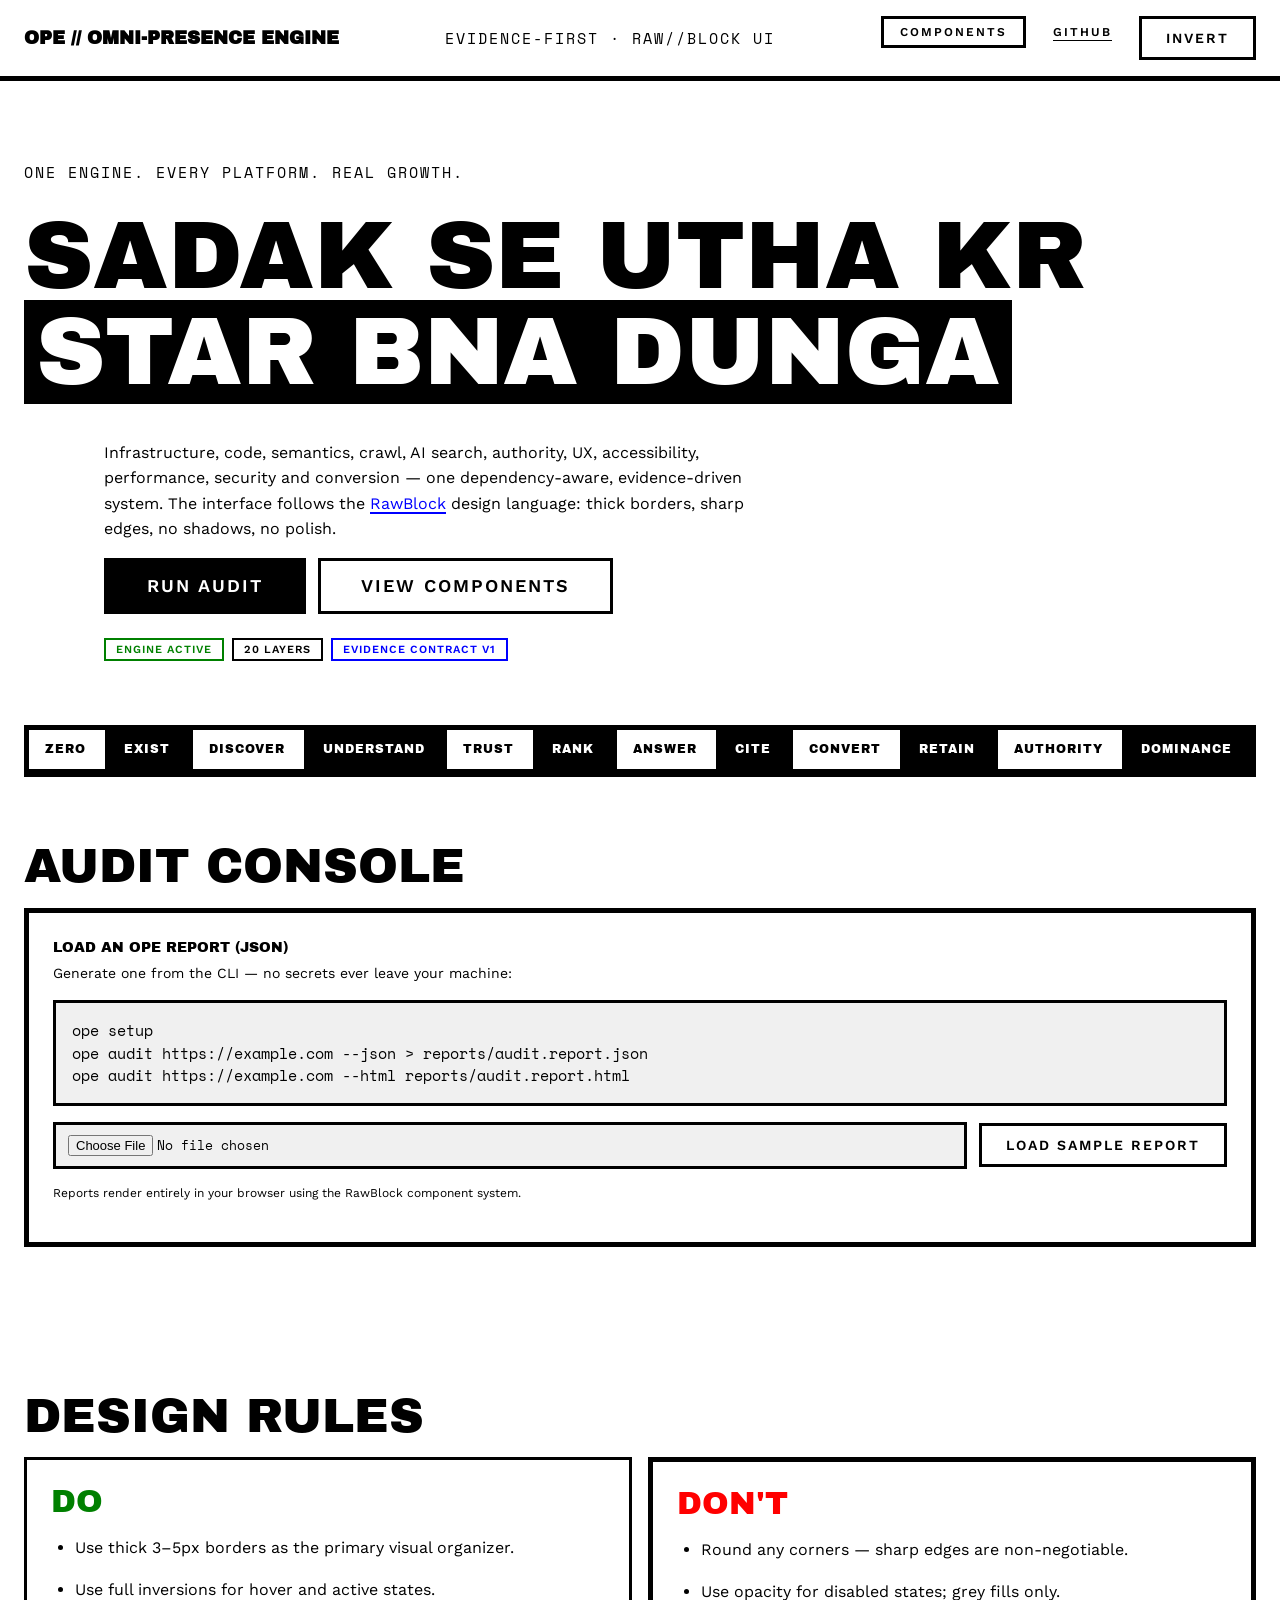
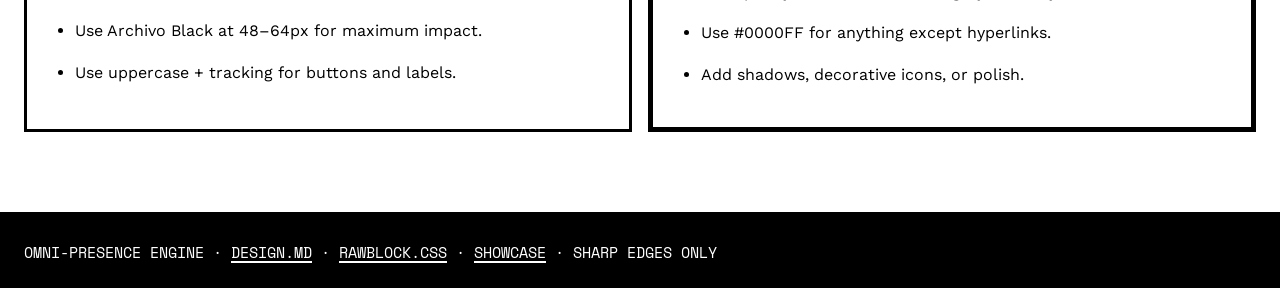
==== web/index.html @ 83b5fb9b "feat(ui): implement RawBlock brutalist design system + HTML audit reports - design/DESIGN.md: downlo" ====
<!doctype html>
<html lang="en" data-theme="light">
<head>
<meta charset="utf-8">
<meta name="viewport" content="width=device-width, initial-scale=1">
<title>OMNI-PRESENCE ENGINE // RAW//BLOCK</title>
<link rel="preconnect" href="https://fonts.googleapis.com">
<link rel="preconnect" href="https://fonts.gstatic.com" crossorigin>
<link href="https://fonts.googleapis.com/css2?family=Archivo+Black&family=Space+Mono:wght@400;700&family=Work+Sans:wght@400;500;600&display=swap" rel="stylesheet">
<link rel="stylesheet" href="../design/rawblock.css">
<style>
  .topbar { border-bottom: var(--rb-border-heavy); }
  .topbar__in { display:flex; flex-wrap:wrap; align-items:center; justify-content:space-between;
    gap:var(--rb-sp-3); padding-top:var(--rb-sp-3); padding-bottom:var(--rb-sp-3); }
  .hero { padding-top:var(--rb-sp-7); padding-bottom:var(--rb-sp-6); }
  .hero h1 { font-size:clamp(40px,8vw,96px); text-transform:uppercase; }
  .asymmetric { padding-left:var(--rb-sp-7); }
  #report:empty { display:none; }
  .filebox { border:var(--rb-border-heavy); padding:var(--rb-sp-4); background:var(--rb-fill); }
  .filebox input[type=file] { font-family:var(--rb-font-mono); font-size:13px; }
</style>
</head>
<body>

<header class="topbar">
  <div class="rb-shell topbar__in">
    <strong style="font-family:var(--rb-font-headline);font-size:18px;">OPE // OMNI-PRESENCE ENGINE</strong>
    <span class="rb-mono rb-tiny rb-uppercase">EVIDENCE-FIRST · RAW//BLOCK UI</span>
    <span style="display:flex;gap:8px;flex-wrap:wrap;">
      <a class="rb-btn rb-btn--sm rb-btn--secondary" href="../design/showcase.html">COMPONENTS</a>
      <a class="rb-btn rb-btn--sm rb-btn--ghost" href="https://github.com/digitalhulk/OMNI-Presence-Engine">GITHUB</a>
      <button id="themeToggle" class="rb-btn rb-btn--sm rb-btn--primary" type="button">INVERT</button>
    </span>
  </div>
</header>

<!-- HERO -->
<section class="rb-shell hero">
  <p class="rb-mono rb-tiny rb-uppercase" style="margin-bottom:var(--rb-sp-4);">
    ONE ENGINE. EVERY PLATFORM. REAL GROWTH.
  </p>
  <h1>SADAK SE UTHA KR<br><span style="background:var(--rb-ink);color:var(--rb-fill);padding:0 12px;">STAR BNA DUNGA</span></h1>
  <div class="asymmetric" style="margin-top:var(--rb-sp-5);">
    <p style="max-width:640px;">
      Infrastructure, code, semantics, crawl, AI search, authority, UX, accessibility, performance,
      security and conversion — one dependency-aware, evidence-driven system.
      The interface follows the <a href="https://designmd.ai/chef/rawblock">RawBlock</a> design language:
      thick borders, sharp edges, no shadows, no polish.
    </p>
    <div style="display:flex;gap:12px;flex-wrap:wrap;margin-top:var(--rb-sp-3);">
      <a class="rb-btn rb-btn--primary rb-btn--lg" href="#console">RUN AUDIT</a>
      <a class="rb-btn rb-btn--secondary rb-btn--lg" href="../design/showcase.html">VIEW COMPONENTS</a>
    </div>
    <div style="display:flex;gap:8px;flex-wrap:wrap;margin-top:var(--rb-sp-4);">
      <span class="rb-chip rb-chip--status rb-chip--success">ENGINE ACTIVE</span>
      <span class="rb-chip rb-chip--status">20 LAYERS</span>
      <span class="rb-chip rb-chip--status rb-chip--info">EVIDENCE CONTRACT V1</span>
    </div>
  </div>
</section>

<!-- PIPELINE STRIP -->
<section class="rb-shell" style="padding-bottom:var(--rb-sp-6);">
  <div class="rb-strip">
    <div class="rb-strip__cell">ZERO</div>
    <div class="rb-strip__cell">EXIST</div>
    <div class="rb-strip__cell">DISCOVER</div>
    <div class="rb-strip__cell">UNDERSTAND</div>
    <div class="rb-strip__cell">TRUST</div>
    <div class="rb-strip__cell">RANK</div>
    <div class="rb-strip__cell">ANSWER</div>
    <div class="rb-strip__cell">CITE</div>
    <div class="rb-strip__cell">CONVERT</div>
    <div class="rb-strip__cell">RETAIN</div>
    <div class="rb-strip__cell">AUTHORITY</div>
    <div class="rb-strip__cell">DOMINANCE</div>
  </div>
</section>

<!-- AUDIT CONSOLE -->
<section id="console" class="rb-shell" style="padding-bottom:var(--rb-sp-6);">
  <div class="rb-grid" style="grid-template-columns:1fr;">
    <div>
      <h2>AUDIT CONSOLE</h2>
      <div class="filebox rb-stack">
        <p class="rb-label">Load an OPE report (JSON)</p>
        <p class="rb-small" style="margin:0;">
          Generate one from the CLI — no secrets ever leave your machine:
        </p>
        <pre>ope setup
ope audit https://example.com --json &gt; reports/audit.report.json
ope audit https://example.com --html reports/audit.report.html</pre>
        <div style="display:flex;gap:12px;flex-wrap:wrap;align-items:center;">
          <input class="rb-input" id="fileInput" type="file" accept="application/json,.json"
                 style="width:auto;flex:1 1 320px;">
          <button class="rb-btn rb-btn--primary" id="sampleBtn" type="button">LOAD SAMPLE REPORT</button>
        </div>
        <p class="rb-help" id="loadHelp">Reports render entirely in your browser using the RawBlock component system.</p>
      </div>
    </div>
  </div>
</section>

<!-- RENDERED REPORT MOUNT -->
<section class="rb-shell" style="padding-bottom:var(--rb-sp-7);">
  <div id="report"></div>
</section>

<!-- DOS / DONT'S -->
<section class="rb-shell" style="padding-bottom:var(--rb-sp-7);">
  <h2>DESIGN RULES</h2>
  <div class="rb-grid rb-grid-2">
    <div class="rb-card">
      <h3 class="rb-card__title rb-txt-success">DO</h3>
      <ul class="rb-stack" style="padding-left:var(--rb-sp-4);">
        <li>Use thick 3–5px borders as the primary visual organizer.</li>
        <li>Use full inversions for hover and active states.</li>
        <li>Use Archivo Black at 48–64px for maximum impact.</li>
        <li>Use uppercase + tracking for buttons and labels.</li>
      </ul>
    </div>
    <div class="rb-card rb-card--elevated">
      <h3 class="rb-card__title rb-txt-error">DON'T</h3>
      <ul class="rb-stack" style="padding-left:var(--rb-sp-4);">
        <li>Round any corners — sharp edges are non-negotiable.</li>
        <li>Use opacity for disabled states; grey fills only.</li>
        <li>Use #0000FF for anything except hyperlinks.</li>
        <li>Add shadows, decorative icons, or polish.</li>
      </ul>
    </div>
  </div>
</section>

<footer style="border-top:var(--rb-border-heavy);">
  <div class="rb-shell rb-inverted" style="border:0;padding-top:var(--rb-sp-4);padding-bottom:var(--rb-sp-4);">
    <p class="rb-mono rb-tiny" style="margin:0;">
      OMNI-PRESENCE ENGINE · <a href="../design/DESIGN.md" style="color:#fff;">DESIGN.MD</a> ·
      <a href="../design/rawblock.css" style="color:#fff;">RAWBLOCK.CSS</a> ·
      <a href="../design/showcase.html" style="color:#fff;">SHOWCASE</a> · SHARP EDGES ONLY
    </p>
  </div>
</footer>

<script src="sample-report.js"></script>
<script>
(function () {
  var SEV_CHIP = { critical: "rb-chip--error", high: "rb-chip--error", medium: "rb-chip--warning", low: "", info: "rb-chip--info" };
  var STATUS_CHIP = { PASS: "rb-chip--success", FAIL: "rb-chip--error", OBSERVED: "rb-chip--error", HYPOTHESIS: "rb-chip--warning", UNKNOWN: "" };

  function esc(v) {
    return String(v == null ? "" : v).replace(/[&<>"']/g, function (c) {
      return { "&": "&amp;", "<": "&lt;", ">": "&gt;", '"': "&quot;", "'": "&#39;" }[c];
    });
  }
  function chip(label, variant) {
    return '<span class="rb-chip rb-chip--status ' + (variant || "") + '">' + esc(label) + "</span>";
  }
  function el(html) {
    var t = document.createElement("template");
    t.innerHTML = html.trim();
    return t.content.firstElementChild;
  }

  function summaryCards(r) {
    var s = r.summary || {};
    var items = [["finding_count", "TOTAL"], ["critical", "CRITICAL"], ["high", "HIGH"],
                 ["medium", "MEDIUM"], ["low", "LOW"], ["info", "INFO"]];
    return '<div class="rb-grid rb-grid-3" style="margin-bottom:var(--rb-sp-5);">' + items.map(function (it) {
      var v = s[it[0]] || 0, extra = "", elevated = "";
      if ((it[0] === "critical" || it[0] === "high") && v) { elevated = " rb-card--elevated"; extra = " rb-txt-error"; }
      if (it[0] === "medium" && v) { extra = " rb-txt-warning"; }
      return '<div class="rb-card' + elevated + '" style="text-align:center;padding:var(--rb-sp-3);">' +
        '<div class="rb-mono rb-tiny rb-uppercase">' + it[1] + '</div>' +
        '<div style="font-family:var(--rb-font-headline);font-size:48px;line-height:1.1;"' + extra + '>' + v + '</div></div>';
    }).join("") + "</div>";
  }

  function moduleGrid(r) {
    var keys = Object.keys(r.modules || {}).sort();
    return '<h2>MODULES</h2><div class="rb-grid rb-grid-4 rb-grid-6" style="margin-bottom:var(--rb-sp-5);">' +
      keys.map(function (k) {
        var m = r.modules[k], n = (m.findings || []).length;
        return '<div style="border:var(--rb-border-thick);padding:8px;">' +
          '<div class="rb-mono rb-tiny rb-uppercase" style="margin-bottom:6px;">MODULE ' + esc(k) + '</div>' +
          chip(m.status, STATUS_CHIP[m.status] || "") +
          ' <span class="rb-mono rb-tiny">' + n + ' FINDING' + (n === 1 ? "" : "S") + '</span></div>';
      }).join("") + "</div>";
  }

  function inventoryTable(r) {
    var rows = Object.keys(r.inventory || {}).map(function (k) {
      return "<tr><th>" + esc(k.replace(/_/g, " ")) + '</th><td>' + esc(r.inventory[k]) + "</td></tr>";
    }).join("");
    return '<h2>INVENTORY</h2><table class="rb-table" style="margin-bottom:var(--rb-sp-5);">' + rows + "</table>";
  }

  function findingCard(f) {
    var rem = (f.remediation || []).map(function (x) { return "<li>" + esc(x) + "</li>"; }).join("");
    var val = (f.validation || []).map(function (x) { return "<li>" + esc(x) + "</li>"; }).join("");
    var root = f.root_cause
      ? '<p class="rb-small"><strong class="rb-uppercase">Root cause — </strong>' + esc(f.root_cause) + "</p>" : "";
    var evidence = f.evidence && f.evidence.length
      ? "<details style='margin-top:var(--rb-sp-3);'><summary class='rb-btn rb-btn--sm rb-btn--secondary' style='display:inline-flex;'>EVIDENCE (DIRECT)</summary>" +
        '<pre style="margin-top:var(--rb-sp-2);">' + esc(JSON.stringify(f.evidence, null, 2)) + "</pre></details>" : "";
    return '<article class="rb-card rb-card--elevated rb-finding" data-severity="' + esc((f.severity || "info").toLowerCase()) +
      '" style="margin-bottom:var(--rb-sp-3);">' +
      '<div style="display:flex;flex-wrap:wrap;gap:var(--rb-sp-2);align-items:center;border-bottom:var(--rb-border-thick);padding-bottom:var(--rb-sp-2);margin-bottom:var(--rb-sp-2);">' +
      '<span class="rb-mono rb-small">' + esc(f.id) + "</span>" +
      chip(f.severity, SEV_CHIP[(f.severity || "").toLowerCase()] || "") +
      chip("PRIORITY " + f.priority) +
      '<span style="flex:1 1 auto;"></span>' +
      '<span class="rb-mono rb-tiny">MODULE ' + esc(f.module) + "</span>" +
      chip(f.status, STATUS_CHIP[f.status] || "") + "</div>" +
      '<h3 style="font-size:22px;font-family:var(--rb-font-body);font-weight:600;">' + esc(f.symptom) + "</h3>" +
      root +
      '<div class="rb-grid rb-grid-2"><div><p class="rb-label">Remediation</p><ul>' + (rem || "<li>—</li>") + "</ul></div>" +
      '<div><p class="rb-label">Validation</p><ul>' + (val || "<li>—</li>") + "</ul></div></div>" +
      evidence + "</article>";
  }

  function render(r) {
    var mount = document.getElementById("report");
    mount.innerHTML =
      '<hr class="rb-rule"><h2>REPORT // ' + esc(r.run_id || "") + "</h2>" +
      '<div class="rb-card rb-card--inverted" style="margin-bottom:var(--rb-sp-5);">' +
      '<p class="rb-mono rb-tiny" style="margin:0;">TARGET</p><h3 style="margin:0;word-break:break-all;">' + esc(r.target) + "</h3></div>" +
      summaryCards(r) + moduleGrid(r) + inventoryTable(r) +
      "<h2>FINDINGS</h2><hr class='rb-rule'>" +
      ((r.findings || []).slice().sort(function (a, b) { return b.priority - a.priority; }).map(findingCard).join("") || "<p>No findings.</p>");
    mount.scrollIntoView({ behavior: "smooth", block: "start" });
  }

  document.getElementById("themeToggle").addEventListener("click", function () {
    var root = document.documentElement;
    root.setAttribute("data-theme", root.getAttribute("data-theme") === "dark" ? "light" : "dark");
  });
  document.getElementById("sampleBtn").addEventListener("click", function () {
    render(window.OPE_SAMPLE_REPORT);
  });
  document.getElementById("fileInput").addEventListener("change", function (ev) {
    var file = ev.target.files[0];
    if (!file) return;
    var reader = new FileReader();
    reader.onload = function () {
      try { render(JSON.parse(reader.result)); }
      catch (e) {
        var help = document.getElementById("loadHelp");
        help.textContent = "Invalid OPE JSON report: " + e.message;
        help.classList.add("is-error");
      }
    };
    reader.readAsText(file);
  });
})();
</script>
</body>
</html>
---- design/rawblock.css ----
/* ============================================================================
   RAWBLOCK DESIGN SYSTEM — brutalism as a design language
   Source: https://designmd.ai/chef/rawblock (MIT, @chef)
   Implemented for OMNI-PRESENCE ENGINE.

   Rules: 0 border-radius everywhere (radio = sole exception),
   0 shadows, 1/3/5px borders do all the hierarchy work, full inversion
   on hover/active, #0000FF reserved for hyperlinks only.
   ========================================================================== */

/* ---------------------------------------------------------------------------
   1. TOKENS
   --------------------------------------------------------------------------- */
:root {
  /* Color palette */
  --rb-black: #000000;
  --rb-white: #ffffff;
  --rb-link: #0000ff;
  --rb-success: #008000;
  --rb-warning: #ffa500;
  --rb-error: #ff0000;
  --rb-info: #0000ff;

  /* Semantic surfaces (light = base) */
  --rb-surface: #ffffff;            /* app background            */
  --rb-surface-inverted: #000000;   /* inverted sections         */
  --rb-sunken: #f0f0f0;             /* input fill                */
  --rb-sunken-hover: #e8e8e8;       /* input hover fill          */
  --rb-disabled-fill: #f5f5f5;      /* disabled fill (no opacity)*/
  --rb-disabled-border: #cccccc;
  --rb-text-tertiary: #808080;

  /* Ink / fill pair — components invert by swapping these */
  --rb-ink: #000000;
  --rb-fill: #ffffff;

  /* Typography families */
  --rb-font-headline: "Archivo Black", "Arial Black", system-ui, sans-serif;
  --rb-font-body: "Work Sans", system-ui, -apple-system, "Segoe UI", sans-serif;
  --rb-font-mono: "Space Mono", "Courier New", ui-monospace, monospace;

  /* Type scale */
  --rb-text-h1: 64px;
  --rb-text-h2: 48px;
  --rb-text-h3: 32px;
  --rb-text-h4: 22px;
  --rb-text-body: 16px;
  --rb-text-small: 14px;
  --rb-text-tiny: 12px;
  --rb-text-mono: 15px;

  /* Spacing scale (base 8px, intentionally irregular usage) */
  --rb-sp-1: 4px;
  --rb-sp-2: 8px;
  --rb-sp-3: 16px;
  --rb-sp-4: 24px;
  --rb-sp-5: 40px;
  --rb-sp-6: 64px;
  --rb-sp-7: 80px;
  --rb-sp-8: 120px;

  /* Borders replace shadows entirely */
  --rb-border-thin: 1px solid var(--rb-ink);
  --rb-border-thick: 3px solid var(--rb-ink);
  --rb-border-heavy: 5px solid var(--rb-ink);

  /* Radius: none. No exceptions (radio buttons use their own circle). */
  --rb-radius: 0px;

  --rb-max-width: 1280px;
}

/* Dark == full inversion of the base surface */
[data-theme="dark"] {
  --rb-surface: #000000;
  --rb-surface-inverted: #ffffff;
  --rb-sunken: #0d0d0d;
  --rb-sunken-hover: #1c1c1c;
  --rb-disabled-fill: #161616;
  --rb-disabled-border: #404040;
  --rb-text-tertiary: #8a8a8a;
  --rb-ink: #ffffff;
  --rb-fill: #000000;
}

/* ---------------------------------------------------------------------------
   2. BASE / RESET
   --------------------------------------------------------------------------- */
*,
*::before,
*::after {
  box-sizing: border-box;
  border-radius: var(--rb-radius) !important;
}

html {
  -webkit-text-size-adjust: 100%;
}

body {
  margin: 0;
  background: var(--rb-surface);
  color: var(--rb-ink);
  font-family: var(--rb-font-body);
  font-size: var(--rb-text-body);
  line-height: 1.6;
  font-weight: 400;
  text-rendering: optimizeLegibility;
}

/* Sharp edges, no shadows, no smoothing — even on media */
img,
video,
canvas,
svg {
  max-width: 100%;
  display: block;
  box-shadow: none;
}

/* ---------------------------------------------------------------------------
   3. TYPOGRAPHY
   --------------------------------------------------------------------------- */
h1, h2, h3 {
  font-family: var(--rb-font-headline);
  font-weight: 400;
  margin: 0 0 var(--rb-sp-3);
  text-wrap: balance;
}

h1 {
  font-size: var(--rb-text-h1);
  line-height: 1;
}
h2 {
  font-size: var(--rb-text-h2);
  line-height: 1.05;
}
h3 {
  font-size: var(--rb-text-h3);
  line-height: 1.1;
}

h4 {
  font-family: var(--rb-font-body);
  font-size: var(--rb-text-h4);
  font-weight: 600;
  line-height: 1.2;
  margin: 0 0 var(--rb-sp-3);
}

p {
  margin: 0 0 var(--rb-sp-3);
}

small,
.rb-small {
  font-size: var(--rb-text-small);
  line-height: 1.5;
}

.rb-tiny {
  font-size: var(--rb-text-tiny);
  line-height: 1.4;
}

code,
kbd,
samp,
pre,
.rb-mono {
  font-family: var(--rb-font-mono);
  font-size: var(--rb-text-mono);
  line-height: 1.5;
}

pre {
  margin: 0;
  padding: var(--rb-sp-3);
  background: var(--rb-sunken);
  border: var(--rb-border-thick);
  overflow: auto;
  white-space: pre;
}

/* #0000FF is reserved for hyperlinks and nothing else */
a {
  color: var(--rb-link);
  text-decoration: underline;
  text-underline-offset: 3px;
  text-decoration-thickness: 2px;
}
a:hover {
  color: var(--rb-ink);
}

/* ---------------------------------------------------------------------------
   4. BUTTONS
   Primary / Secondary / Ghost / Destructive · sm/md/lg · disabled
   --------------------------------------------------------------------------- */
.rb-btn,
button.rb-btn,
input.rb-btn[type="button"],
input.rb-btn[type="submit"] {
  display: inline-flex;
  align-items: center;
  justify-content: center;
  gap: var(--rb-sp-2);
  height: 44px;
  padding: 10px 24px;
  font-family: var(--rb-font-body);
  font-size: 14px;
  font-weight: 600;
  line-height: 1;
  text-transform: uppercase;
  letter-spacing: 2px;
  text-decoration: none;
  white-space: nowrap;
  cursor: pointer;
  background: var(--rb-fill);
  color: var(--rb-ink);
  border: var(--rb-border-thick);
  border-radius: 0;
  box-shadow: none;
  appearance: none;
  -webkit-appearance: none;
  transition: none;
}

/* Primary — black fill, white text; hover = full inversion */
.rb-btn--primary {
  background: var(--rb-ink);
  color: var(--rb-fill);
}
.rb-btn--primary:hover {
  background: var(--rb-fill);
  color: var(--rb-ink);
}
.rb-btn--primary:active {
  background: var(--rb-ink);
  color: var(--rb-fill);
  border-width: 5px;
}

/* Secondary — white fill, black text; hover = full inversion */
.rb-btn--secondary:hover {
  background: var(--rb-ink);
  color: var(--rb-fill);
}
.rb-btn--secondary:active {
  border-width: 5px;
}

/* Ghost — transparent, underlined, borderless; hover blue */
.rb-btn--ghost {
  background: transparent;
  border-color: transparent;
  text-decoration: underline;
  text-underline-offset: 4px;
  padding-left: var(--rb-sp-2);
  padding-right: var(--rb-sp-2);
}
.rb-btn--ghost:hover {
  color: var(--rb-link);
  background: transparent;
}
.rb-btn--ghost:active {
  border-width: 0;
}

/* Destructive — red fill, white text, 3px black border; hover black/red */
.rb-btn--destructive {
  background: var(--rb-error);
  color: var(--rb-white);
  border-color: var(--rb-black);
}
.rb-btn--destructive:hover {
  background: var(--rb-black);
  color: var(--rb-error);
}
.rb-btn--destructive:active {
  border-width: 5px;
}

/* Sizes: (padding, font-size, height) */
.rb-btn--sm {
  height: 32px;
  padding: 6px 16px;
  font-size: 12px;
}
.rb-btn--lg {
  height: 56px;
  padding: 16px 40px;
  font-size: 18px;
}

/* Disabled — grey fill + grey border, never opacity */
.rb-btn:disabled,
.rb-btn[disabled],
.rb-btn.is-disabled {
  background: var(--rb-disabled-fill);
  color: var(--rb-text-tertiary);
  border-color: var(--rb-disabled-border);
  cursor: not-allowed;
  text-decoration: none;
}
.rb-btn:disabled:hover,
.rb-btn[disabled]:hover {
  background: var(--rb-disabled-fill);
  color: var(--rb-text-tertiary);
}

/* ---------------------------------------------------------------------------
   5. CARDS — borders instead of elevation
   --------------------------------------------------------------------------- */
.rb-card {
  background: var(--rb-fill);
  color: var(--rb-ink);
  border: var(--rb-border-thick);
  padding: var(--rb-sp-4);
}
.rb-card--elevated {
  border: var(--rb-border-heavy); /* heavier border = more importance */
}
.rb-card__title {
  font-family: var(--rb-font-headline);
  font-weight: 400;
  font-size: var(--rb-text-h3);
  line-height: 1.1;
  margin: 0 0 var(--rb-sp-2);
}
/* Inverted section/card */
.rb-card--inverted,
.rb-inverted {
  background: var(--rb-surface-inverted);
  color: var(--rb-surface);
  border-color: var(--rb-surface-inverted);
}

/* ---------------------------------------------------------------------------
   6. INPUTS — sunken fill, Space Mono, thick borders
   --------------------------------------------------------------------------- */
.rb-field {
  margin-bottom: var(--rb-sp-3);
}

.rb-label {
  display: block;
  font-family: var(--rb-font-headline);
  font-size: 14px;
  font-weight: 400;
  text-transform: uppercase;
  margin-bottom: 4px;
  color: var(--rb-ink);
}

.rb-input,
.rb-textarea,
.rb-select,
input.rb-input,
textarea.rb-textarea,
select.rb-select {
  display: block;
  width: 100%;
  padding: 10px 12px;
  background: var(--rb-sunken);
  color: var(--rb-ink);
  border: var(--rb-border-thick);
  border-radius: 0;
  font-family: var(--rb-font-mono);
  font-size: var(--rb-text-mono);
  line-height: 1.5;
  outline: none;
  box-shadow: none;
  appearance: none;
  -webkit-appearance: none;
}
.rb-input::placeholder,
.rb-textarea::placeholder {
  color: var(--rb-text-tertiary);
}
.rb-input:hover,
.rb-textarea:hover,
.rb-select:hover {
  background: var(--rb-sunken-hover);
}
.rb-input:focus,
.rb-textarea:focus,
.rb-select:focus {
  border-width: 5px;
  padding: 8px 10px; /* hold the box steady when the border thickens */
  background: var(--rb-sunken);
}
.rb-input.is-error,
.rb-textarea.is-error {
  border-color: var(--rb-error);
}
.rb-input:disabled,
.rb-textarea:disabled,
.rb-select:disabled {
  background: var(--rb-disabled-fill);
  border-color: var(--rb-disabled-border);
  color: var(--rb-text-tertiary);
  cursor: not-allowed;
}
/* Native select needs a raw indicator — a text-only caret */
.rb-select {
  background-image: linear-gradient(45deg, transparent 50%, var(--rb-ink) 50%),
    linear-gradient(135deg, var(--rb-ink) 50%, transparent 50%);
  background-position: calc(100% - 18px) 55%, calc(100% - 12px) 55%;
  background-size: 6px 6px, 6px 6px;
  background-repeat: no-repeat;
  padding-right: 36px;
}

.rb-help {
  font-family: var(--rb-font-body);
  font-size: var(--rb-text-tiny);
  line-height: 1.4;
  margin-top: 4px;
  color: var(--rb-ink);
}
.rb-help.is-error {
  color: var(--rb-error);
}

/* ---------------------------------------------------------------------------
   7. CHIPS — filter chips + status chips
   --------------------------------------------------------------------------- */
.rb-chip {
  display: inline-flex;
  align-items: center;
  gap: 6px;
  padding: 4px 12px;
  background: var(--rb-fill);
  color: var(--rb-ink);
  border: 2px solid var(--rb-ink);
  border-radius: 0;
  font-family: var(--rb-font-body);
  font-size: 10px;
  font-weight: 600;
  line-height: 1.4;
  text-transform: uppercase;
  letter-spacing: 1px;
  white-space: nowrap;
}
button.rb-chip,
input.rb-chip {
  cursor: pointer;
}
/* Active filter chip = inversion */
button.rb-chip:hover {
  text-decoration: underline;
}
.rb-chip.is-active,
.rb-chip[aria-pressed="true"] {
  background: var(--rb-ink);
  color: var(--rb-fill);
}

/* Status chips — 2px respective-color border, 11px semibold */
.rb-chip--status {
  padding: 2px 10px;
  font-size: 11px;
}
.rb-chip--success {
  background: var(--rb-white);
  color: var(--rb-success);
  border-color: var(--rb-success);
}
.rb-chip--warning {
  background: var(--rb-white);
  color: var(--rb-warning);
  border-color: var(--rb-warning);
}
.rb-chip--error {
  background: var(--rb-white);
  color: var(--rb-error);
  border-color: var(--rb-error);
}
.rb-chip--info {
  background: var(--rb-white);
  color: var(--rb-info);
  border-color: var(--rb-info);
}
[data-theme="dark"] .rb-chip--success,
[data-theme="dark"] .rb-chip--warning,
[data-theme="dark"] .rb-chip--error,
[data-theme="dark"] .rb-chip--info {
  background: var(--rb-black);
}

/* ---------------------------------------------------------------------------
   8. LISTS — 3px dividers, underline hover, full-width inverted active
   --------------------------------------------------------------------------- */
.rb-list {
  list-style: none;
  margin: 0;
  padding: 0 var(--rb-sp-3);
  font-size: var(--rb-text-body);
}
.rb-list__item {
  padding: 12px 0;
  border-bottom: var(--rb-border-thick);
  cursor: pointer;
  display: flex;
  align-items: baseline;
  justify-content: space-between;
  gap: var(--rb-sp-3);
}
.rb-list__item:first-child {
  border-top: var(--rb-border-thick);
}
.rb-list__item:hover {
  text-decoration: underline;
}
.rb-list__item.is-active {
  background: var(--rb-ink);
  color: var(--rb-fill);
  padding-left: var(--rb-sp-3);
  padding-right: var(--rb-sp-3);
  margin-left: calc(-1 * var(--rb-sp-3));
  margin-right: calc(-1 * var(--rb-sp-3));
  text-decoration: none;
}

/* ---------------------------------------------------------------------------
   9. CHECKBOXES + RADIOS — 20px, 3px border, square (radio = circle)
   --------------------------------------------------------------------------- */
.rb-checkrow {
  display: flex;
  align-items: center;
  gap: var(--rb-sp-2);
  margin-bottom: var(--rb-sp-2);
  cursor: pointer;
  font-size: var(--rb-text-body);
}
.rb-check,
.rb-radio {
  appearance: none;
  -webkit-appearance: none;
  flex: 0 0 auto;
  width: 20px;
  height: 20px;
  margin: 0;
  padding: 0;
  background: var(--rb-fill);
  border: var(--rb-border-thick);
  border-radius: 0;
  cursor: pointer;
  display: inline-grid;
  place-content: center;
  outline: none;
}
.rb-radio {
  border-radius: 50% !important; /* the one documented exception */
}
.rb-check:focus-visible,
.rb-radio:focus-visible {
  border-width: 5px;
}
/* Checked checkbox: black fill, white 3px-stroke tick */
.rb-check:checked {
  background: var(--rb-ink);
}
.rb-check:checked::after {
  content: "";
  width: 11px;
  height: 6px;
  border-left: 3px solid var(--rb-fill);
  border-bottom: 3px solid var(--rb-fill);
  transform: translateY(-1px) rotate(-45deg);
}
/* Selected radio: 10px black inner dot */
.rb-radio:checked {
  background: var(--rb-fill);
}
.rb-radio:checked::after {
  content: "";
  width: 10px;
  height: 10px;
  background: var(--rb-ink);
  border-radius: 50% !important;
}
.rb-check:disabled,
.rb-radio:disabled {
  background: var(--rb-disabled-fill);
  border-color: var(--rb-disabled-border);
  cursor: not-allowed;
}
.rb-checkrow:has(> :disabled) {
  color: var(--rb-text-tertiary);
  cursor: not-allowed;
}

/* ---------------------------------------------------------------------------
   10. TOOLTIPS — inverted block, Space Mono, adjacent, no arrow, no shadow
   --------------------------------------------------------------------------- */
[data-tooltip] {
  position: relative;
}
[data-tooltip]::after {
  content: attr(data-tooltip);
  position: absolute;
  left: 0;
  bottom: calc(100% + 0px); /* directly adjacent, no arrow/gap */
  display: none;
  max-width: 260px;
  padding: 8px 12px;
  background: var(--rb-black);
  color: var(--rb-white);
  border: 0;
  font-family: var(--rb-font-mono);
  font-size: 13px;
  line-height: 1.4;
  white-space: normal;
  text-align: left;
  z-index: 80;
  pointer-events: none;
}
[data-tooltip]:hover::after,
[data-tooltip]:focus-visible::after {
  display: block;
}

/* ---------------------------------------------------------------------------
   11. TABLES (system extension — thick borders, no shading tricks)
   --------------------------------------------------------------------------- */
.rb-table {
  width: 100%;
  border-collapse: collapse;
  border: var(--rb-border-thick);
  background: var(--rb-fill);
  color: var(--rb-ink);
  font-size: var(--rb-text-body);
}
.rb-table th,
.rb-table td {
  border: var(--rb-border-thick);
  padding: 10px 12px;
  text-align: left;
  vertical-align: top;
}
.rb-table th {
  background: var(--rb-ink);
  color: var(--rb-fill);
  font-family: var(--rb-font-headline);
  font-size: 12px;
  font-weight: 400;
  text-transform: uppercase;
  letter-spacing: 1px;
  white-space: nowrap;
}
.rb-table td {
  font-family: var(--rb-font-mono);
  font-size: var(--rb-text-mono);
  word-break: break-word;
}

/* ---------------------------------------------------------------------------
   12. LAYOUT UTILITIES (spacing irregularity encouraged)
   --------------------------------------------------------------------------- */
.rb-shell {
  max-width: var(--rb-max-width);
  margin: 0 auto;
  padding-left: var(--rb-sp-4);
  padding-right: var(--rb-sp-4);
}
.rb-stack > * + * {
  margin-top: var(--rb-sp-3);
}
.rb-stack-lg > * + * {
  margin-top: var(--rb-sp-5);
}
.rb-grid {
  display: grid;
  grid-template-columns: repeat(12, 1fr);
  gap: var(--rb-sp-3);
}
.rb-grid > * {
  grid-column: span 12;
}
@media (min-width: 720px) {
  .rb-grid-2 > * { grid-column: span 6; }
  .rb-grid-3 > * { grid-column: span 4; }
  .rb-grid-4 > * { grid-column: span 3; }
  .rb-grid-6 > * { grid-column: span 2; }
}
.rb-rule {
  border: 0;
  border-top: var(--rb-border-heavy);
  margin: var(--rb-sp-5) 0;
}
.rb-uppercase {
  text-transform: uppercase;
  letter-spacing: 2px;
}
.rb-tracking {
  letter-spacing: 1px;
}
.rb-txt-success { color: var(--rb-success); }
.rb-txt-warning { color: var(--rb-warning); }
.rb-txt-error { color: var(--rb-error); }
.rb-txt-info { color: var(--rb-info); }

/* Raw marquee pipeline strip */
.rb-strip {
  display: flex;
  flex-wrap: wrap;
  border: var(--rb-border-heavy);
}
.rb-strip__cell {
  padding: 10px 16px;
  border-right: var(--rb-border-thick);
  border-bottom: var(--rb-border-thick);
  font-family: var(--rb-font-headline);
  font-size: 12px;
  text-transform: uppercase;
  letter-spacing: 1px;
  flex: 1 1 auto;
  white-space: nowrap;
}
.rb-strip__cell:nth-child(even) {
  background: var(--rb-ink);
  color: var(--rb-fill);
}
.rb-strip__cell:last-child {
  border-right: 0;
}
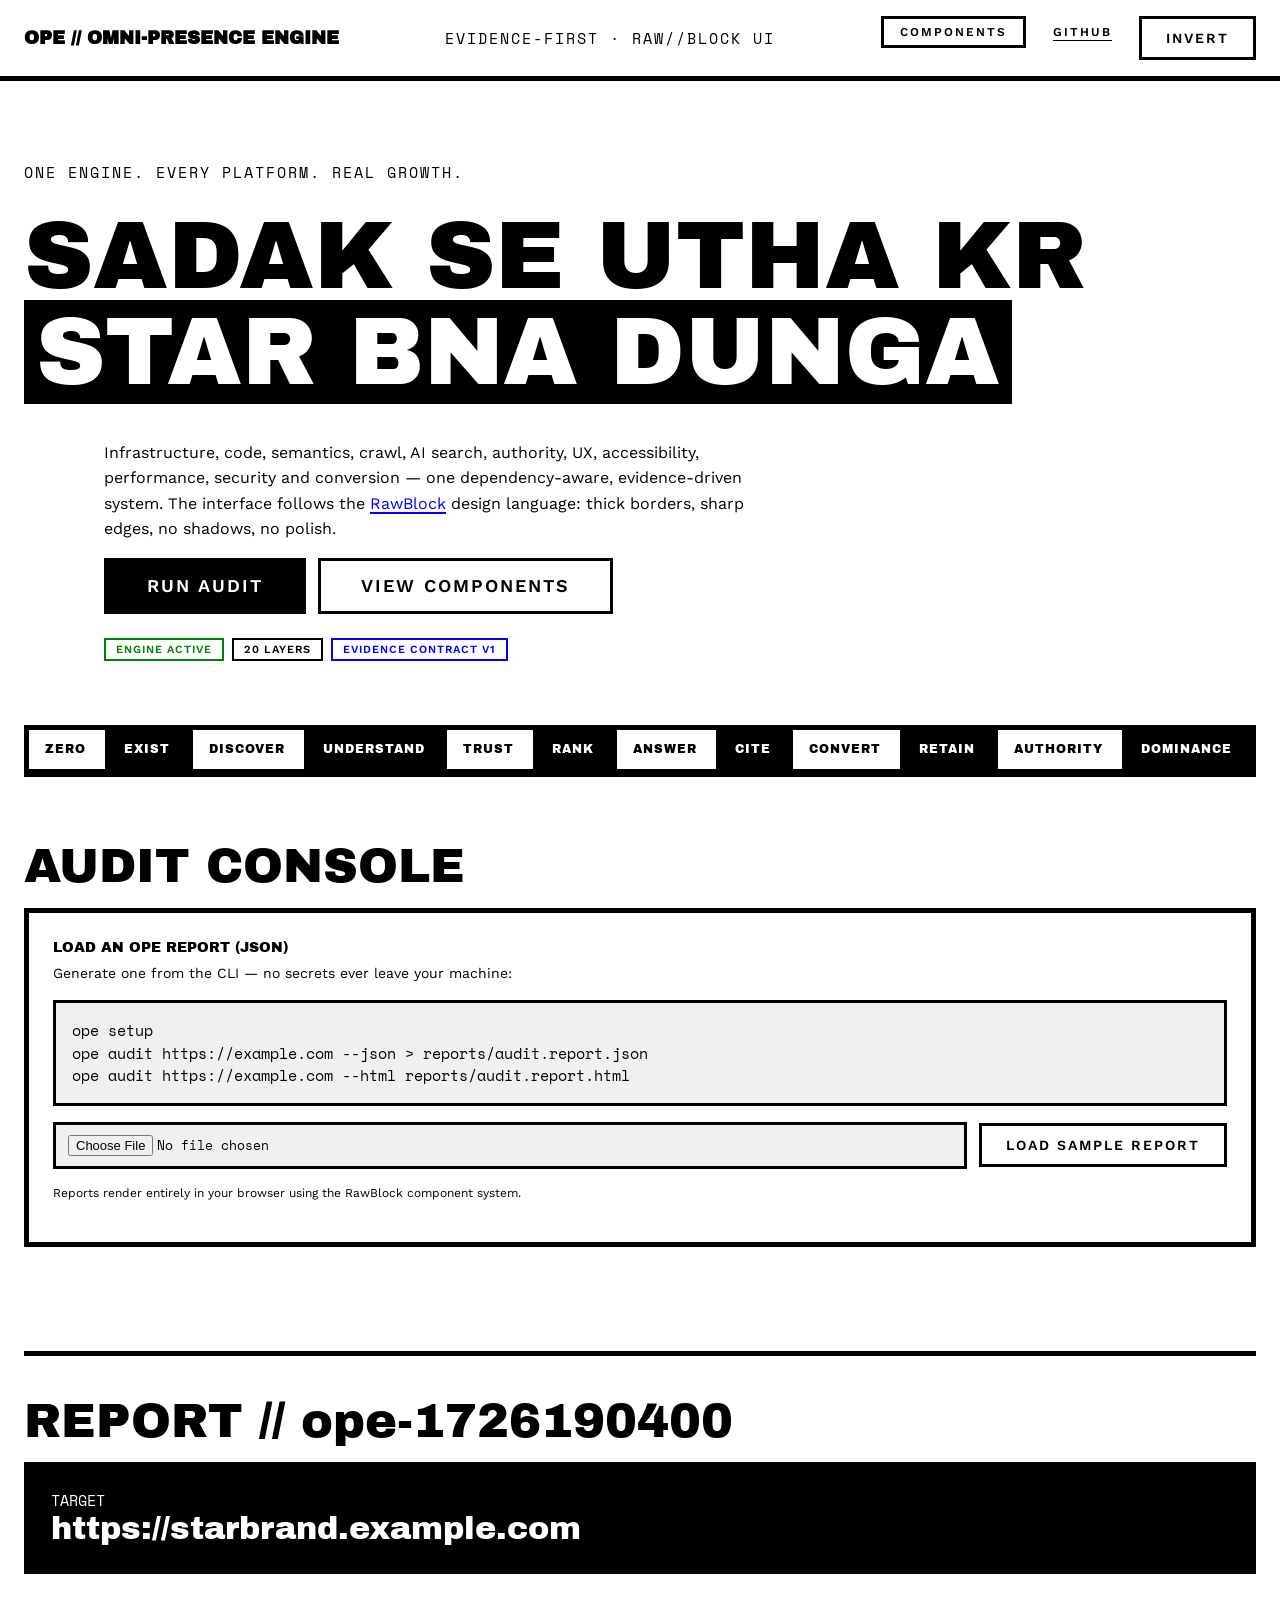
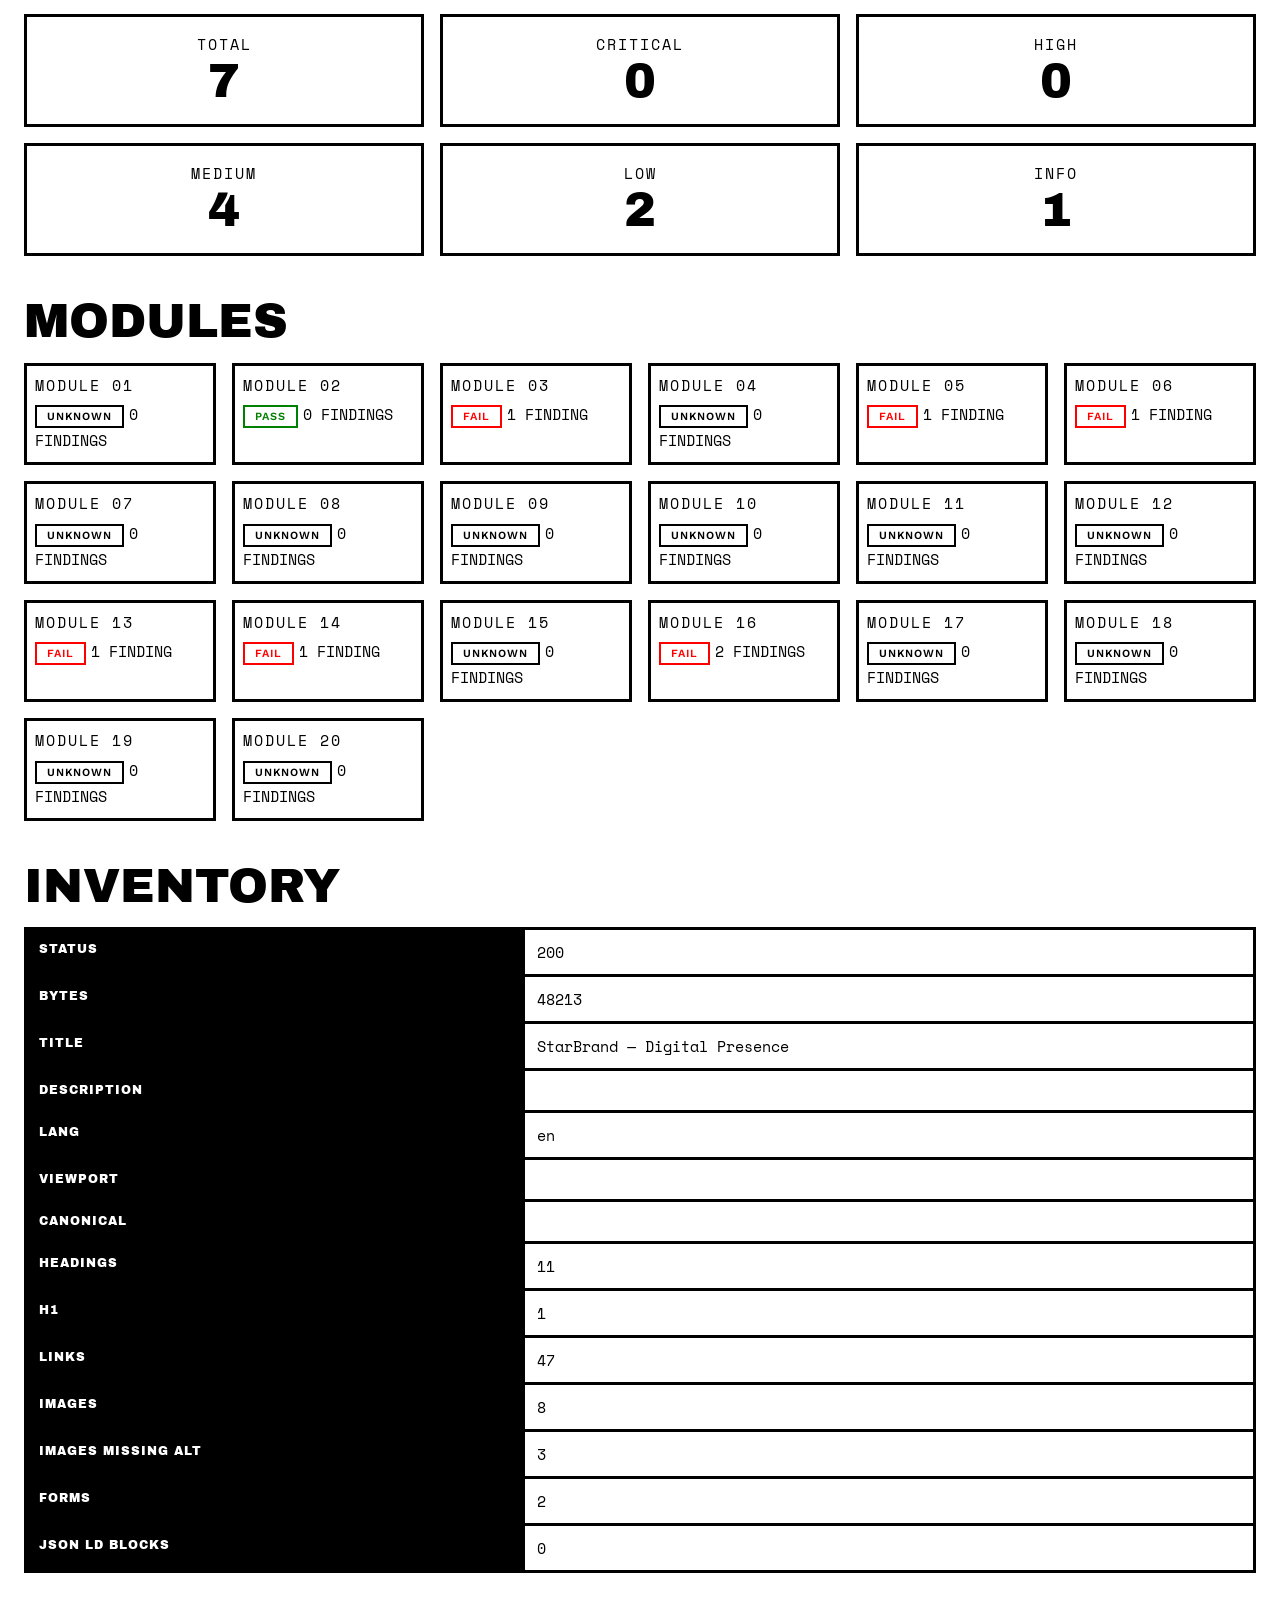
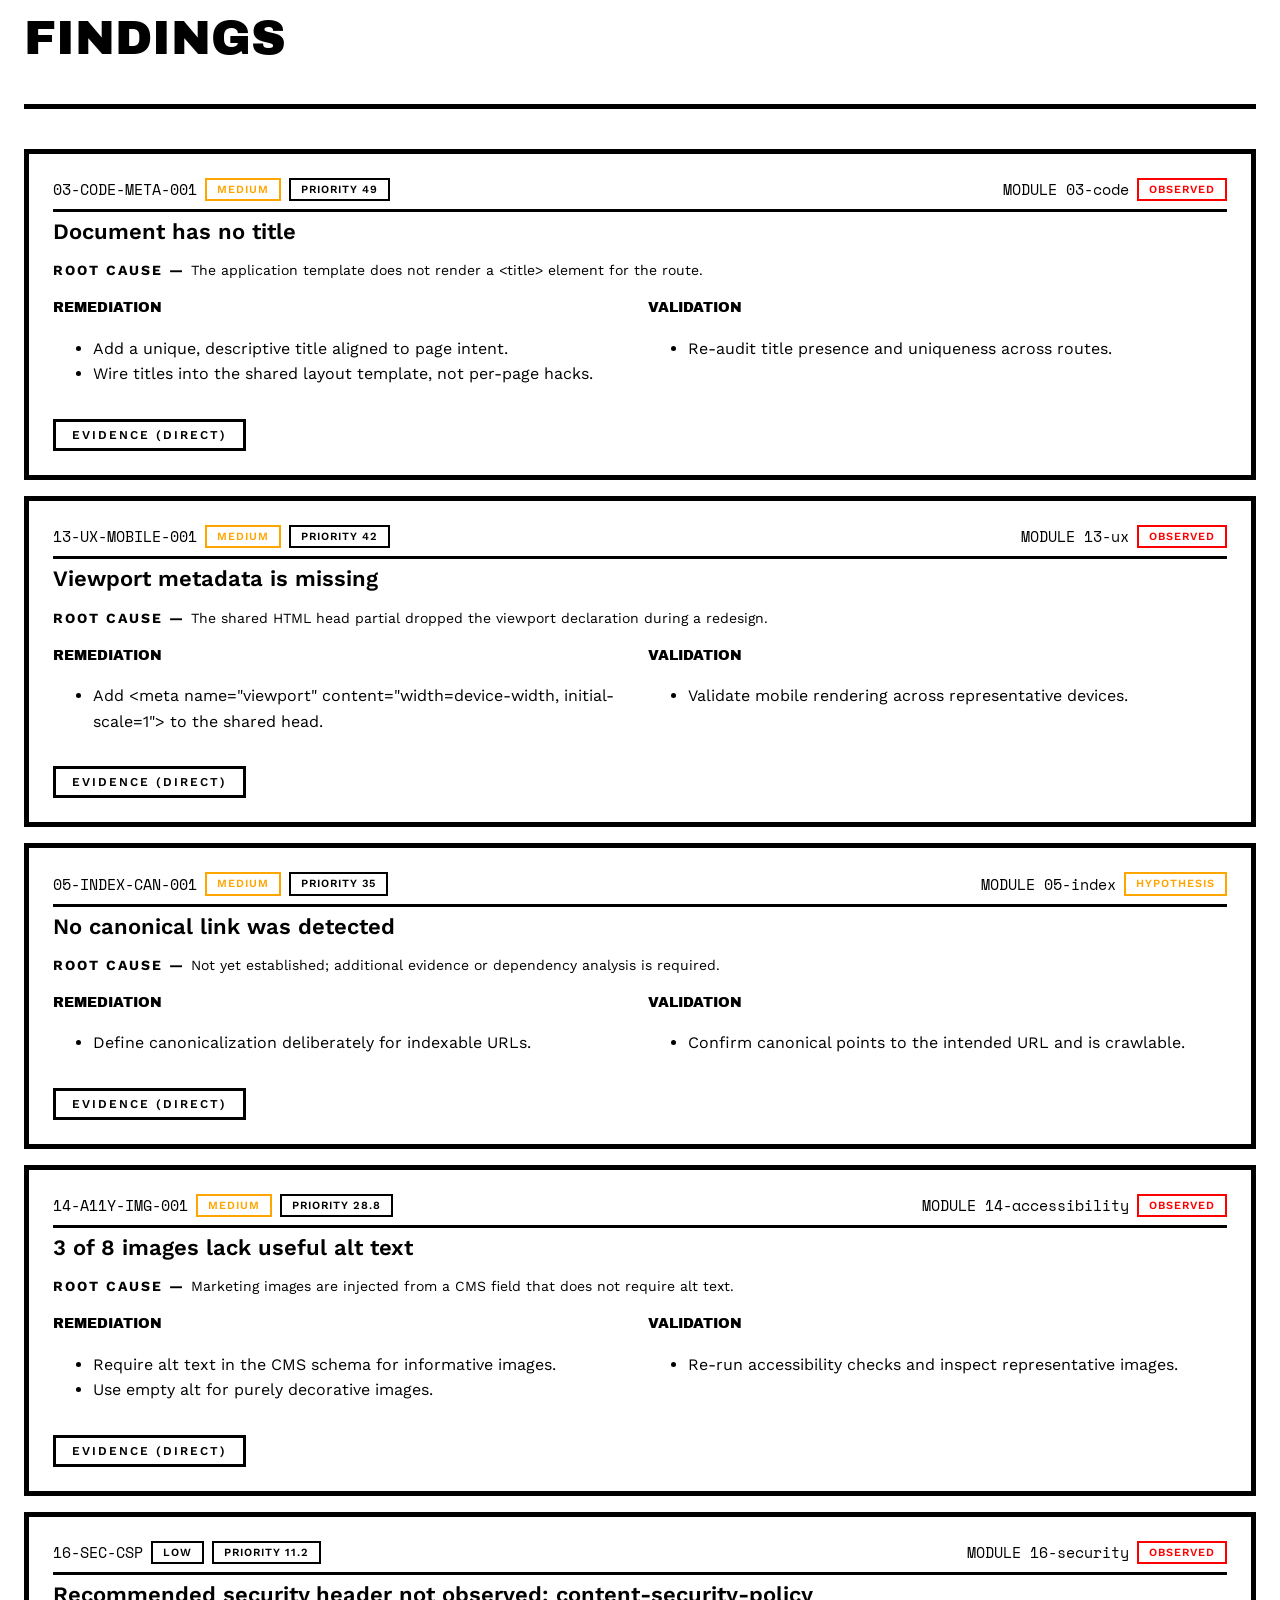
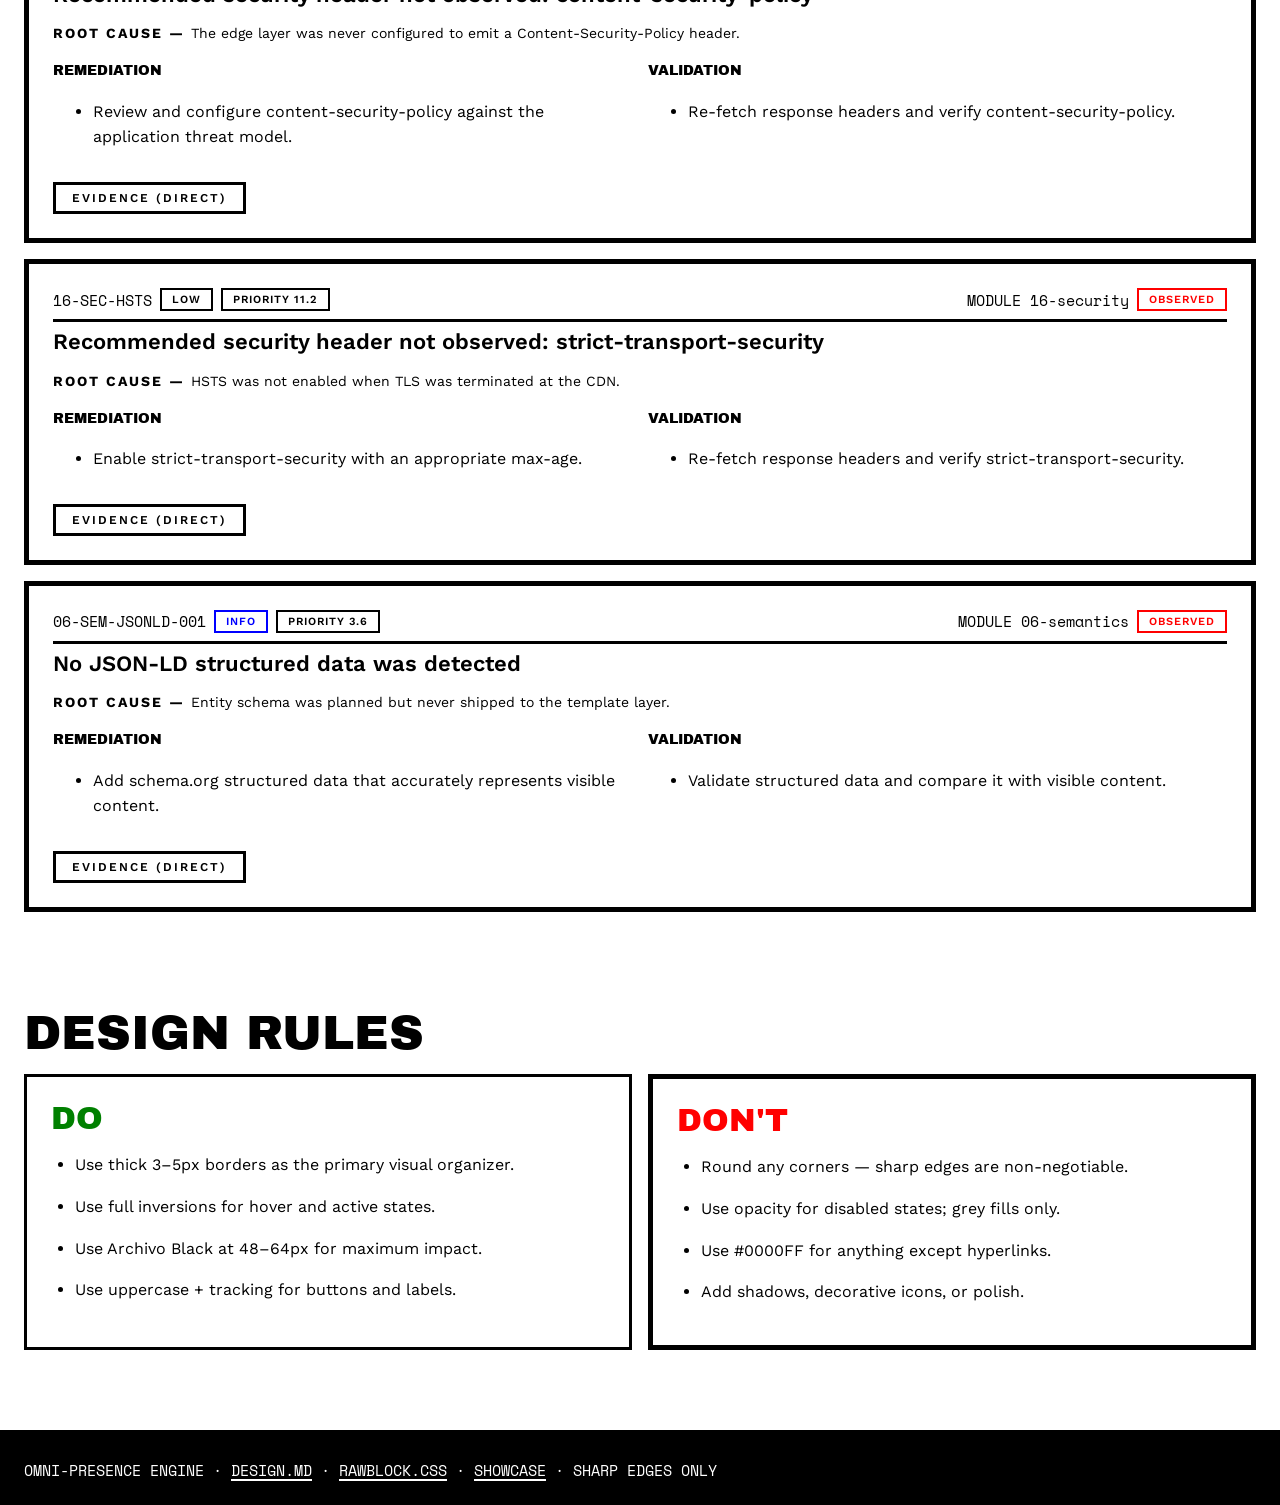
==== commit e29aff41: "fix(ui): no-cache preview server, root redirect to dashboard, auto-render sample - web/serve.py: ser" ====
--- a/web/index.html
+++ b/web/index.html
@@ -7,7 +7,7 @@
 <link rel="preconnect" href="https://fonts.googleapis.com">
 <link rel="preconnect" href="https://fonts.gstatic.com" crossorigin>
 <link href="https://fonts.googleapis.com/css2?family=Archivo+Black&family=Space+Mono:wght@400;700&family=Work+Sans:wght@400;500;600&display=swap" rel="stylesheet">
-<link rel="stylesheet" href="../design/rawblock.css">
+<link rel="stylesheet" href="../design/rawblock.css?v=2">
 <style>
   .topbar { border-bottom: var(--rb-border-heavy); }
   .topbar__in { display:flex; flex-wrap:wrap; align-items:center; justify-content:space-between;
@@ -218,7 +218,7 @@
       evidence + "</article>";
   }
 
-  function render(r) {
+  function render(r, scroll) {
     var mount = document.getElementById("report");
     mount.innerHTML =
       '<hr class="rb-rule"><h2>REPORT // ' + esc(r.run_id || "") + "</h2>" +
@@ -227,7 +227,7 @@
       summaryCards(r) + moduleGrid(r) + inventoryTable(r) +
       "<h2>FINDINGS</h2><hr class='rb-rule'>" +
       ((r.findings || []).slice().sort(function (a, b) { return b.priority - a.priority; }).map(findingCard).join("") || "<p>No findings.</p>");
-    mount.scrollIntoView({ behavior: "smooth", block: "start" });
+    if (scroll) mount.scrollIntoView({ behavior: "smooth", block: "start" });
   }
 
   document.getElementById("themeToggle").addEventListener("click", function () {
@@ -235,8 +235,10 @@
     root.setAttribute("data-theme", root.getAttribute("data-theme") === "dark" ? "light" : "dark");
   });
   document.getElementById("sampleBtn").addEventListener("click", function () {
-    render(window.OPE_SAMPLE_REPORT);
+    render(window.OPE_SAMPLE_REPORT, true);
   });
+  // Show the RawBlock report design in action on first paint — no click needed.
+  render(window.OPE_SAMPLE_REPORT, false);
   document.getElementById("fileInput").addEventListener("change", function (ev) {
     var file = ev.target.files[0];
     if (!file) return;
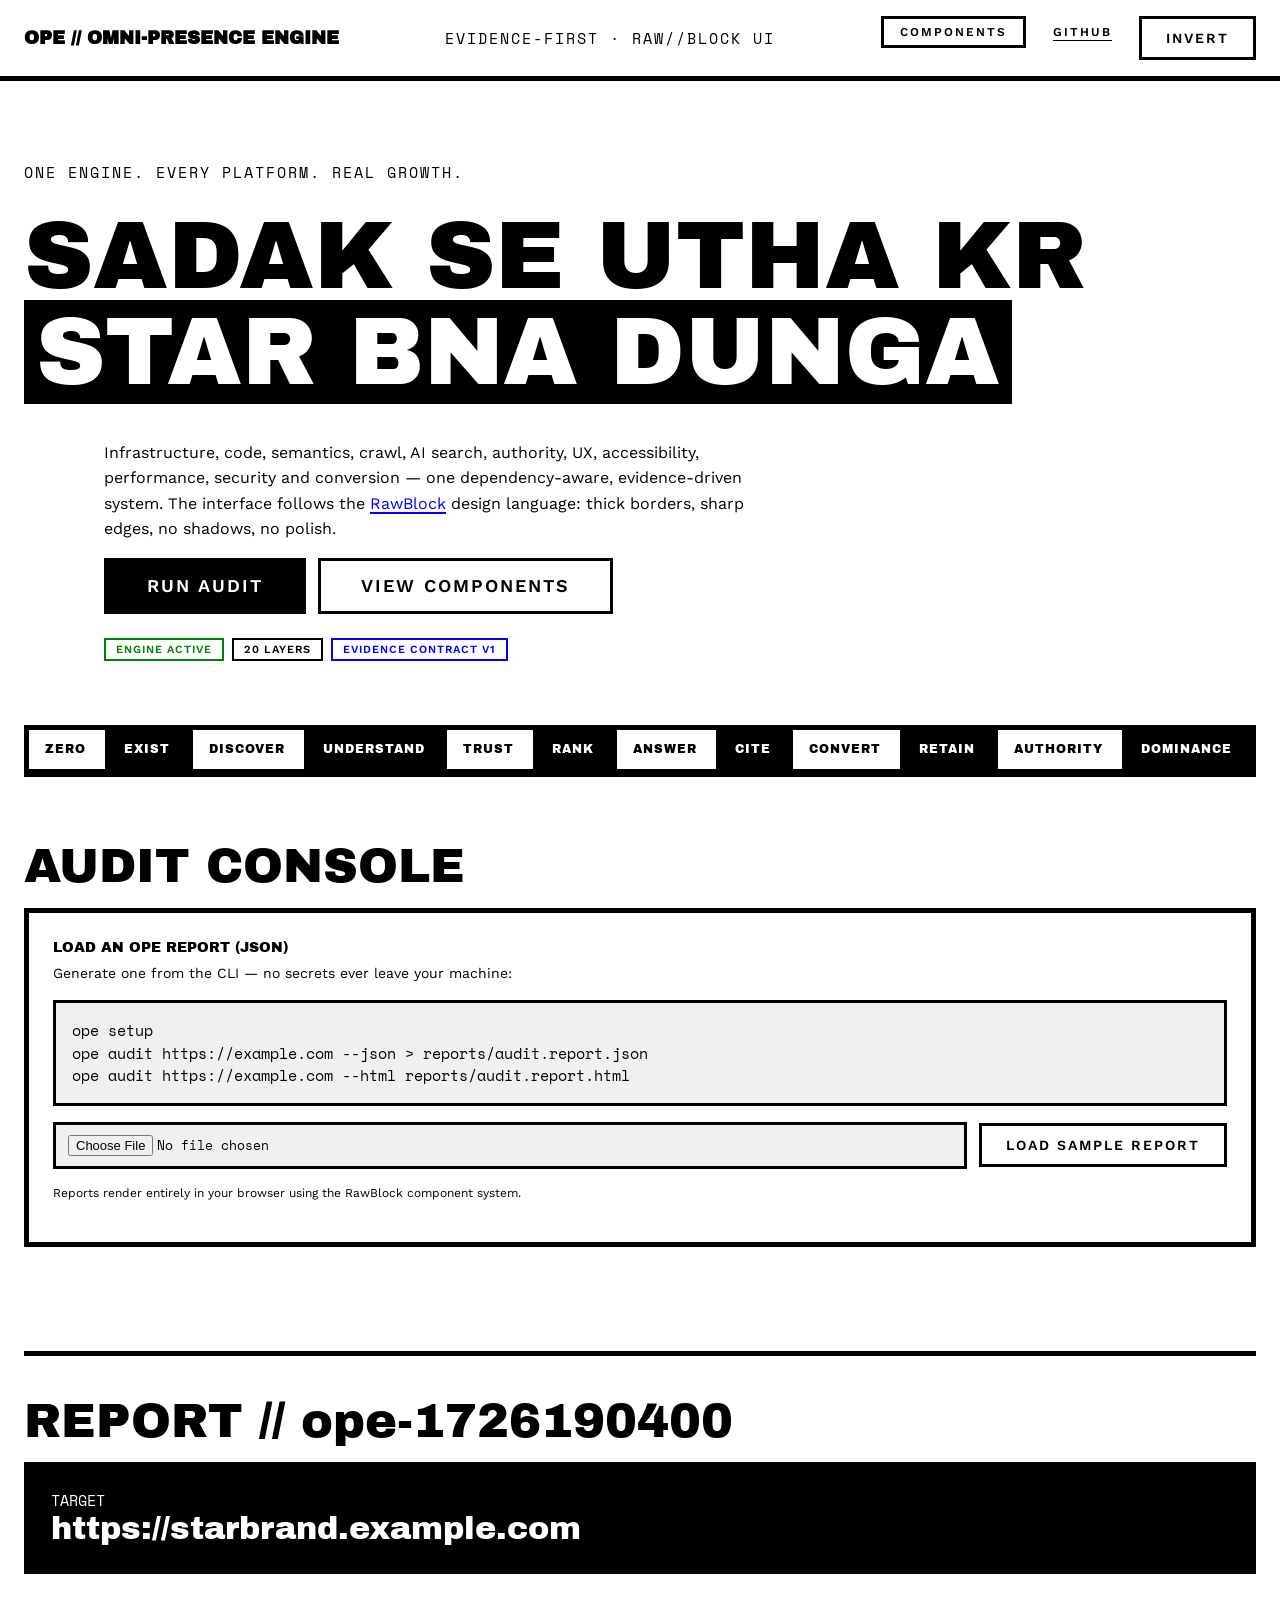
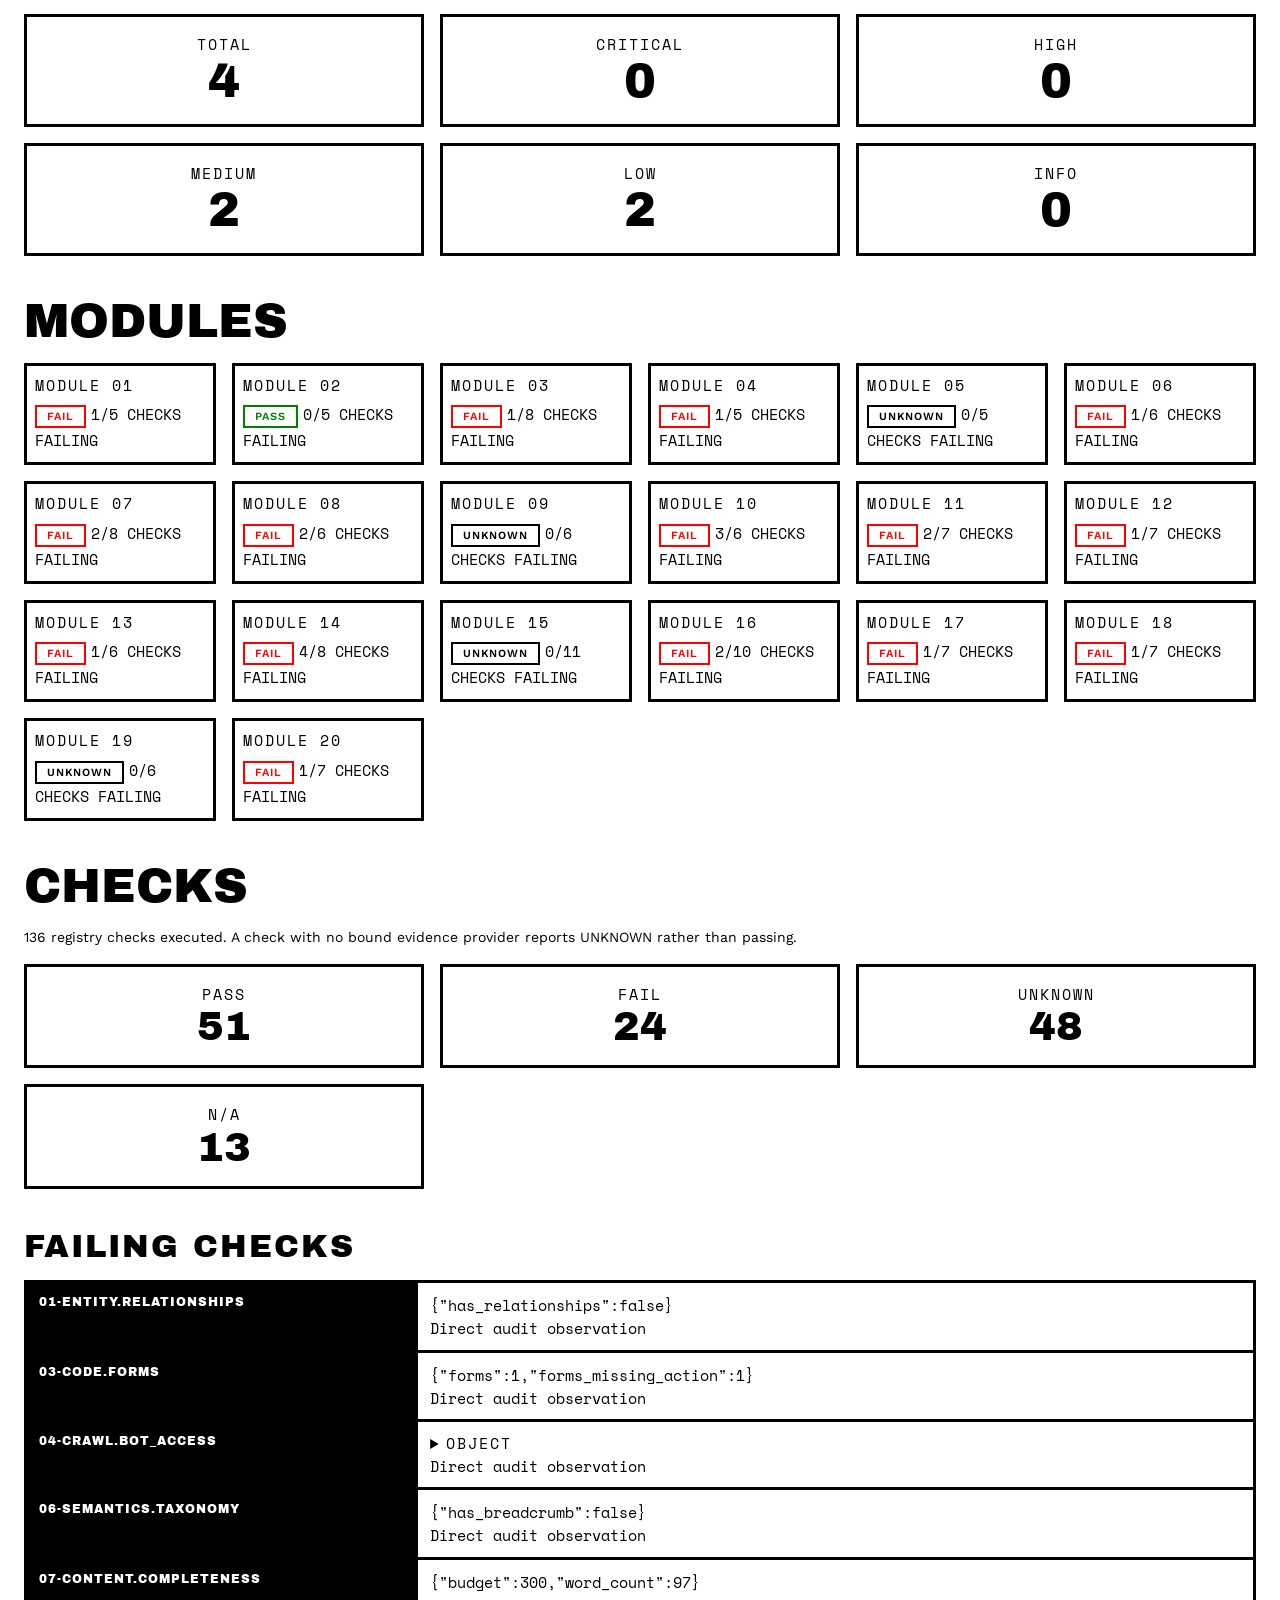
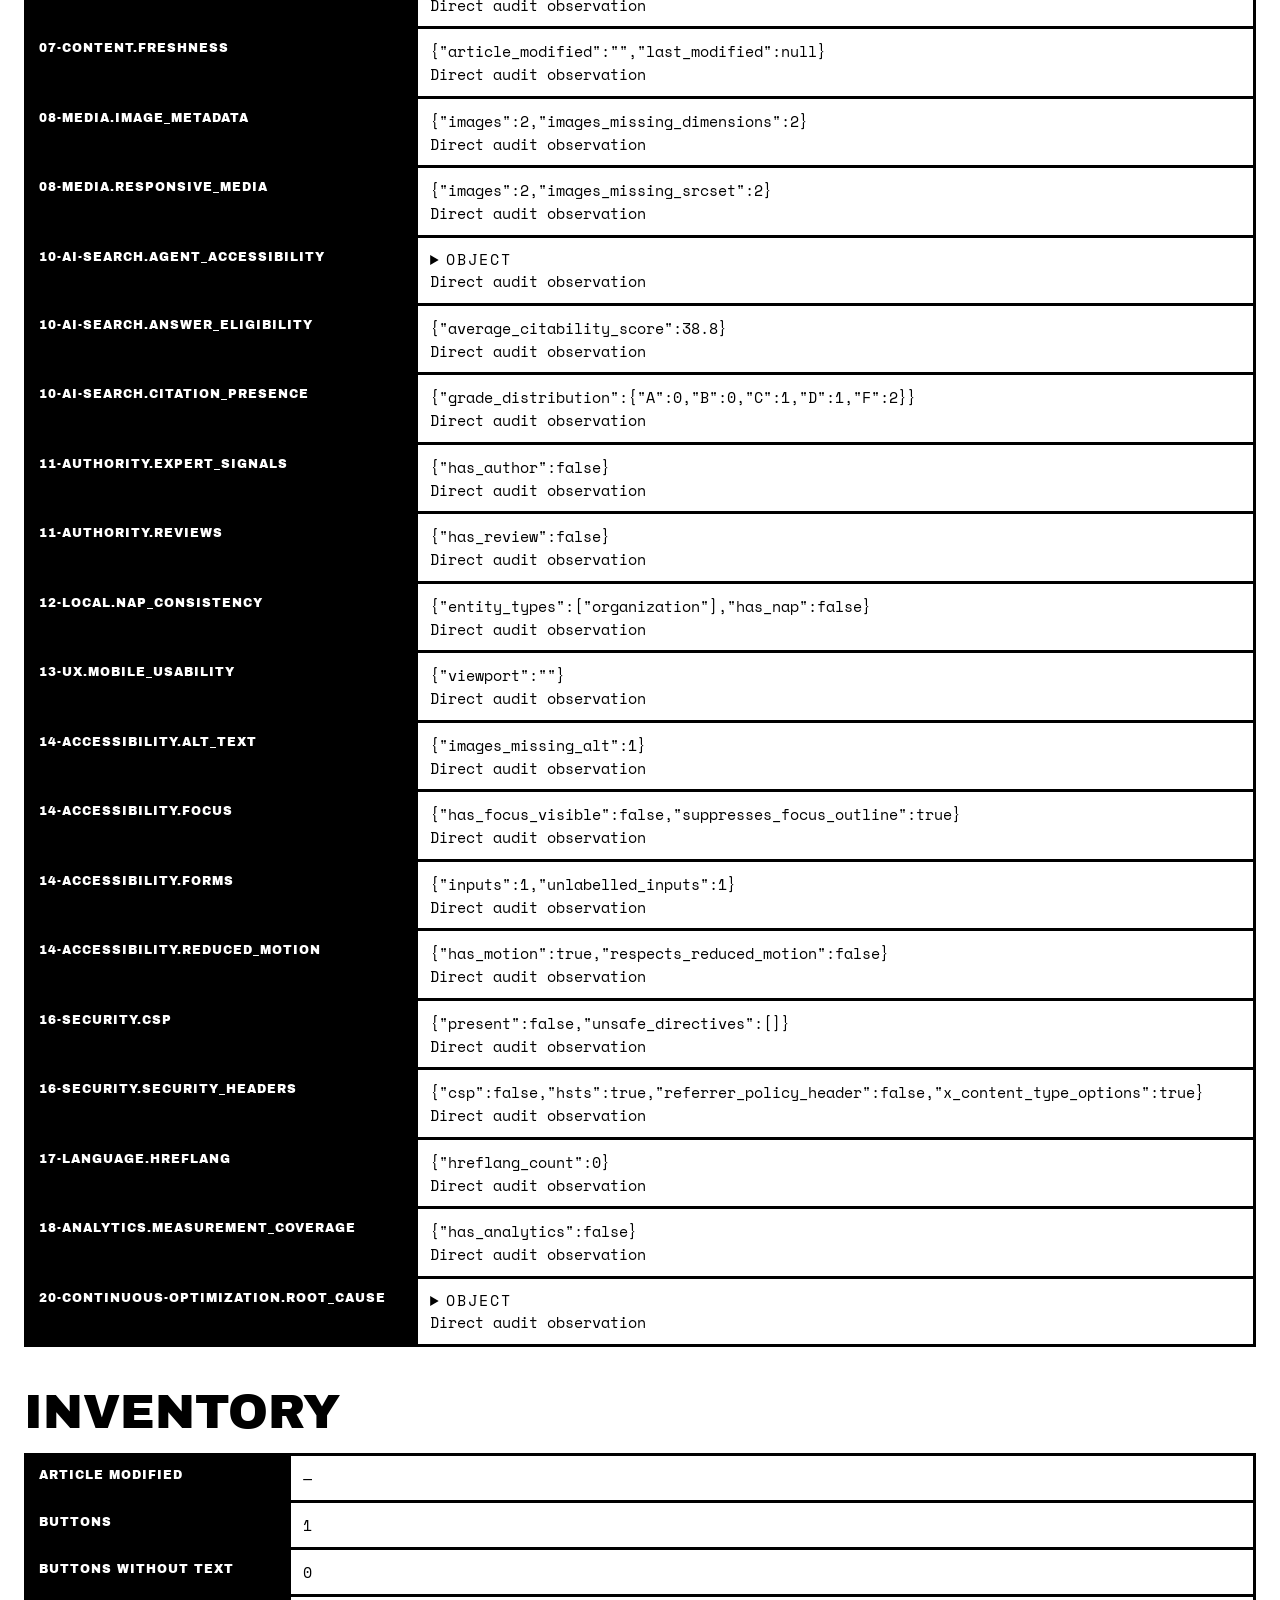
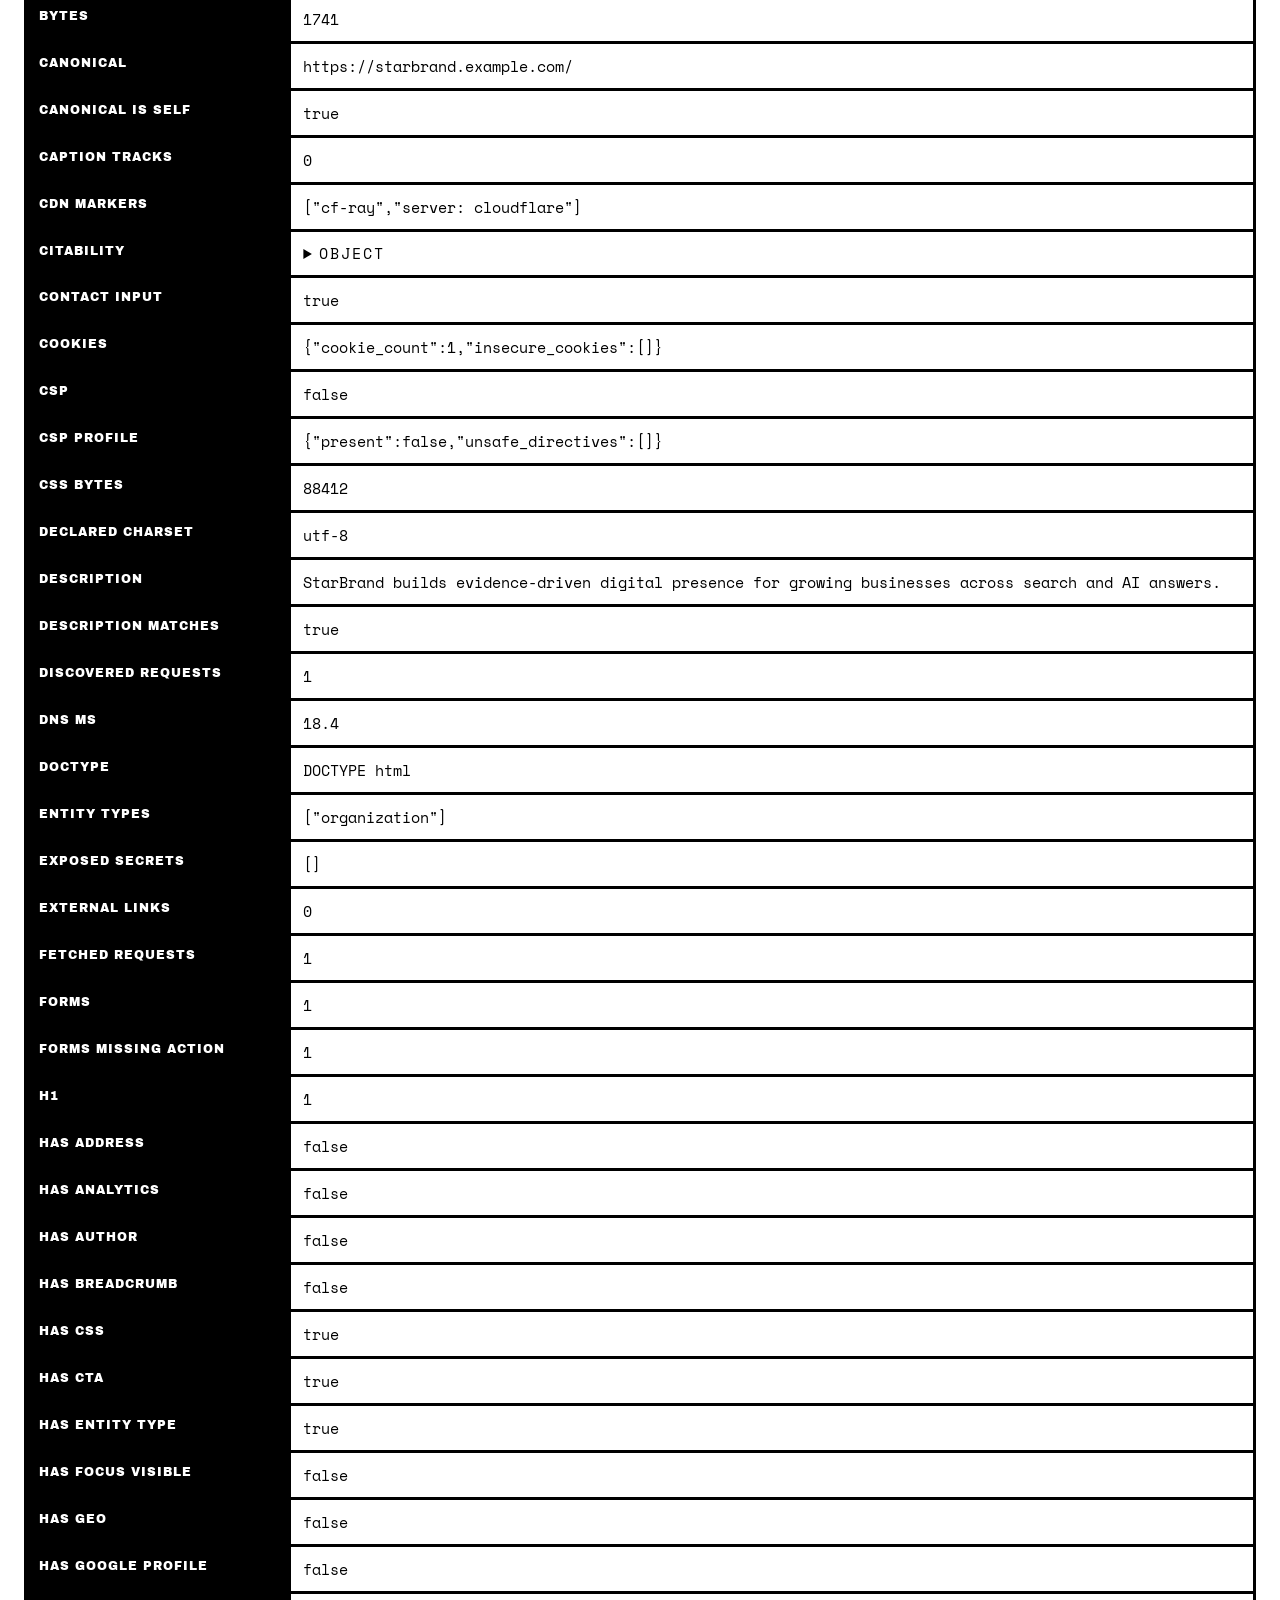
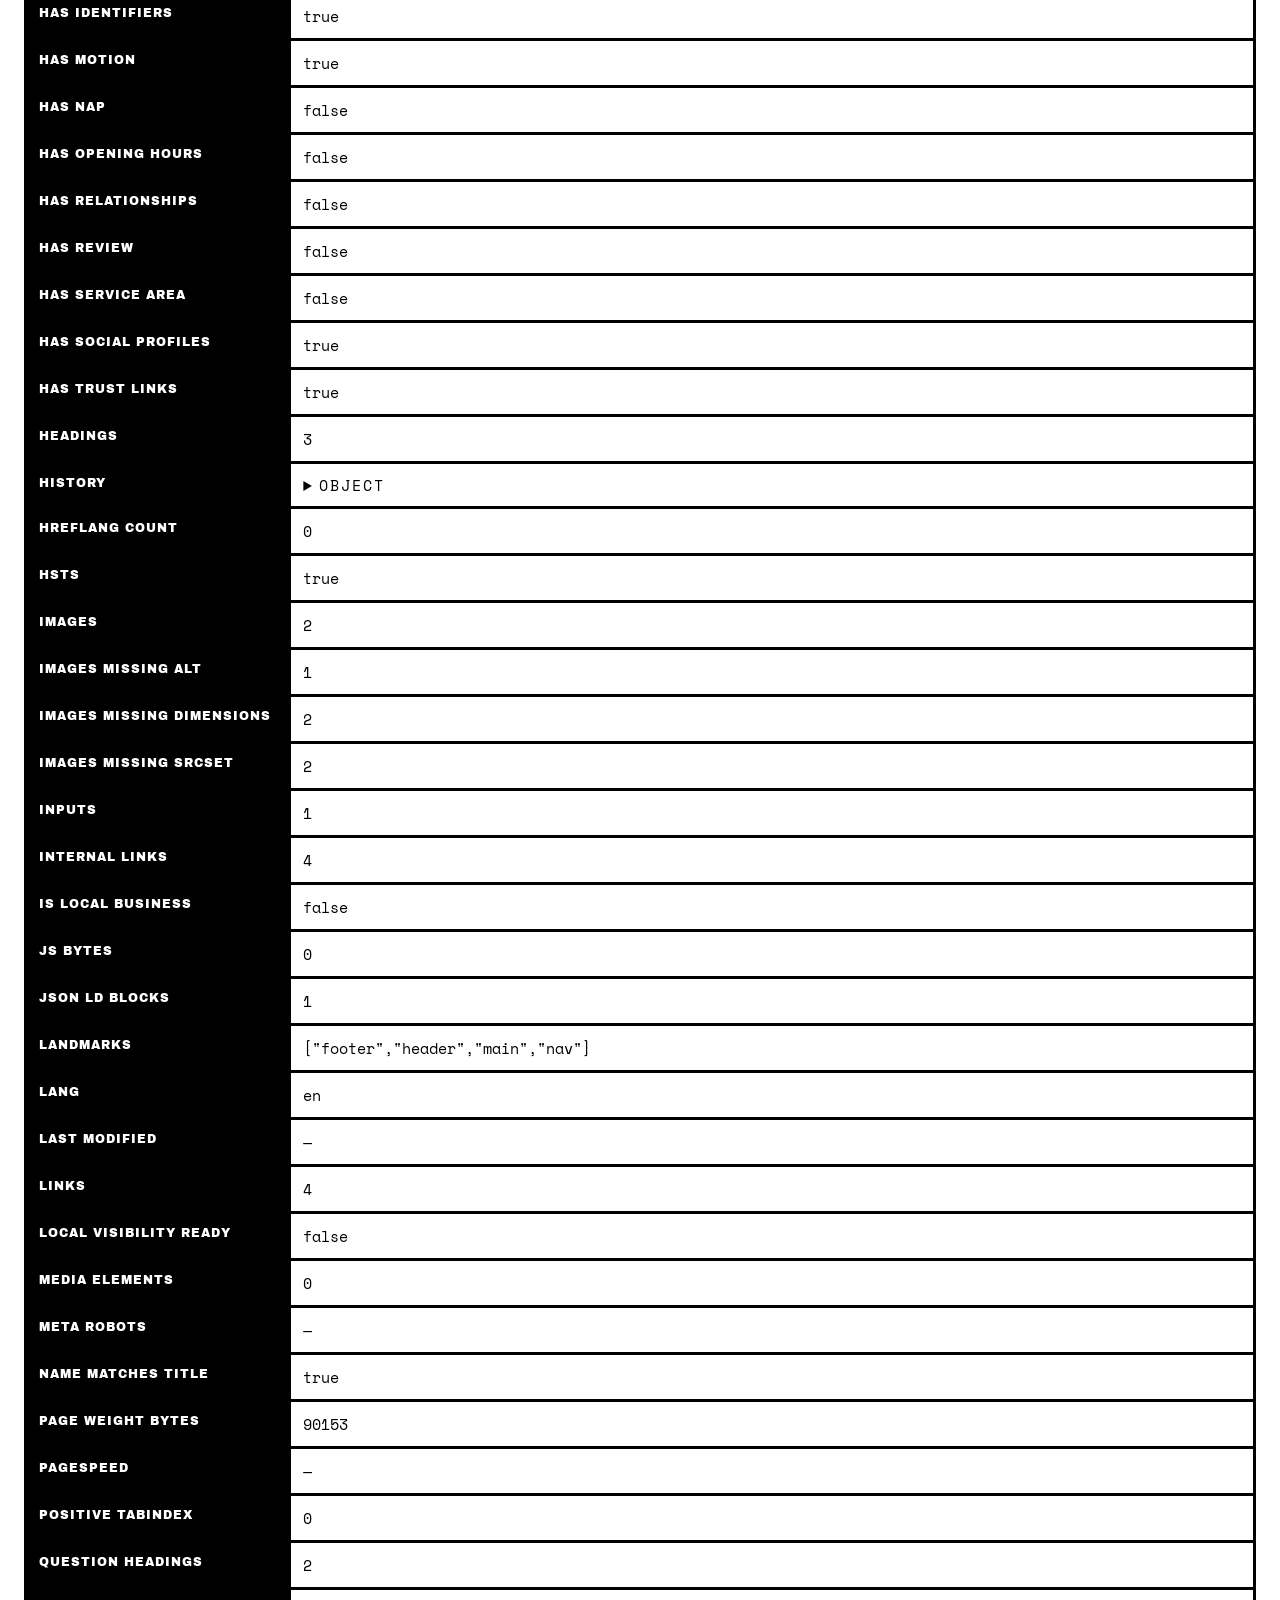
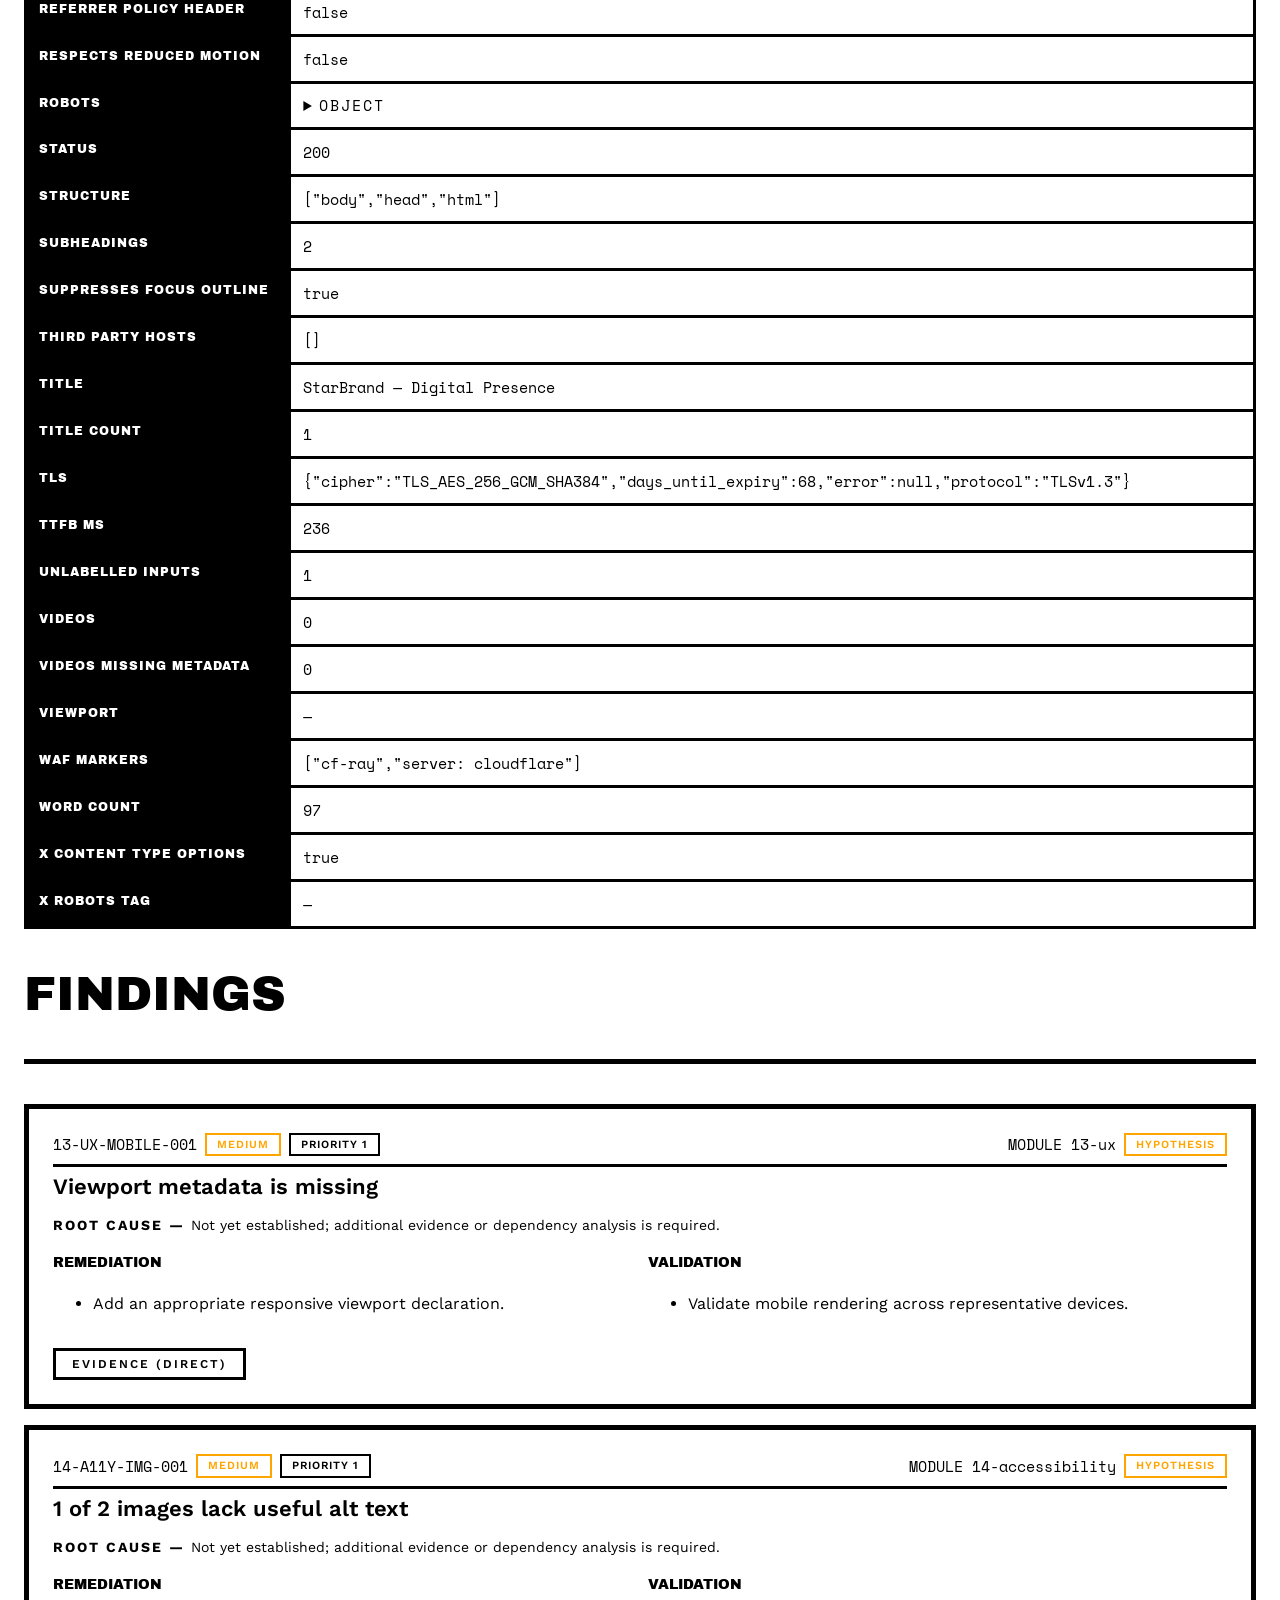
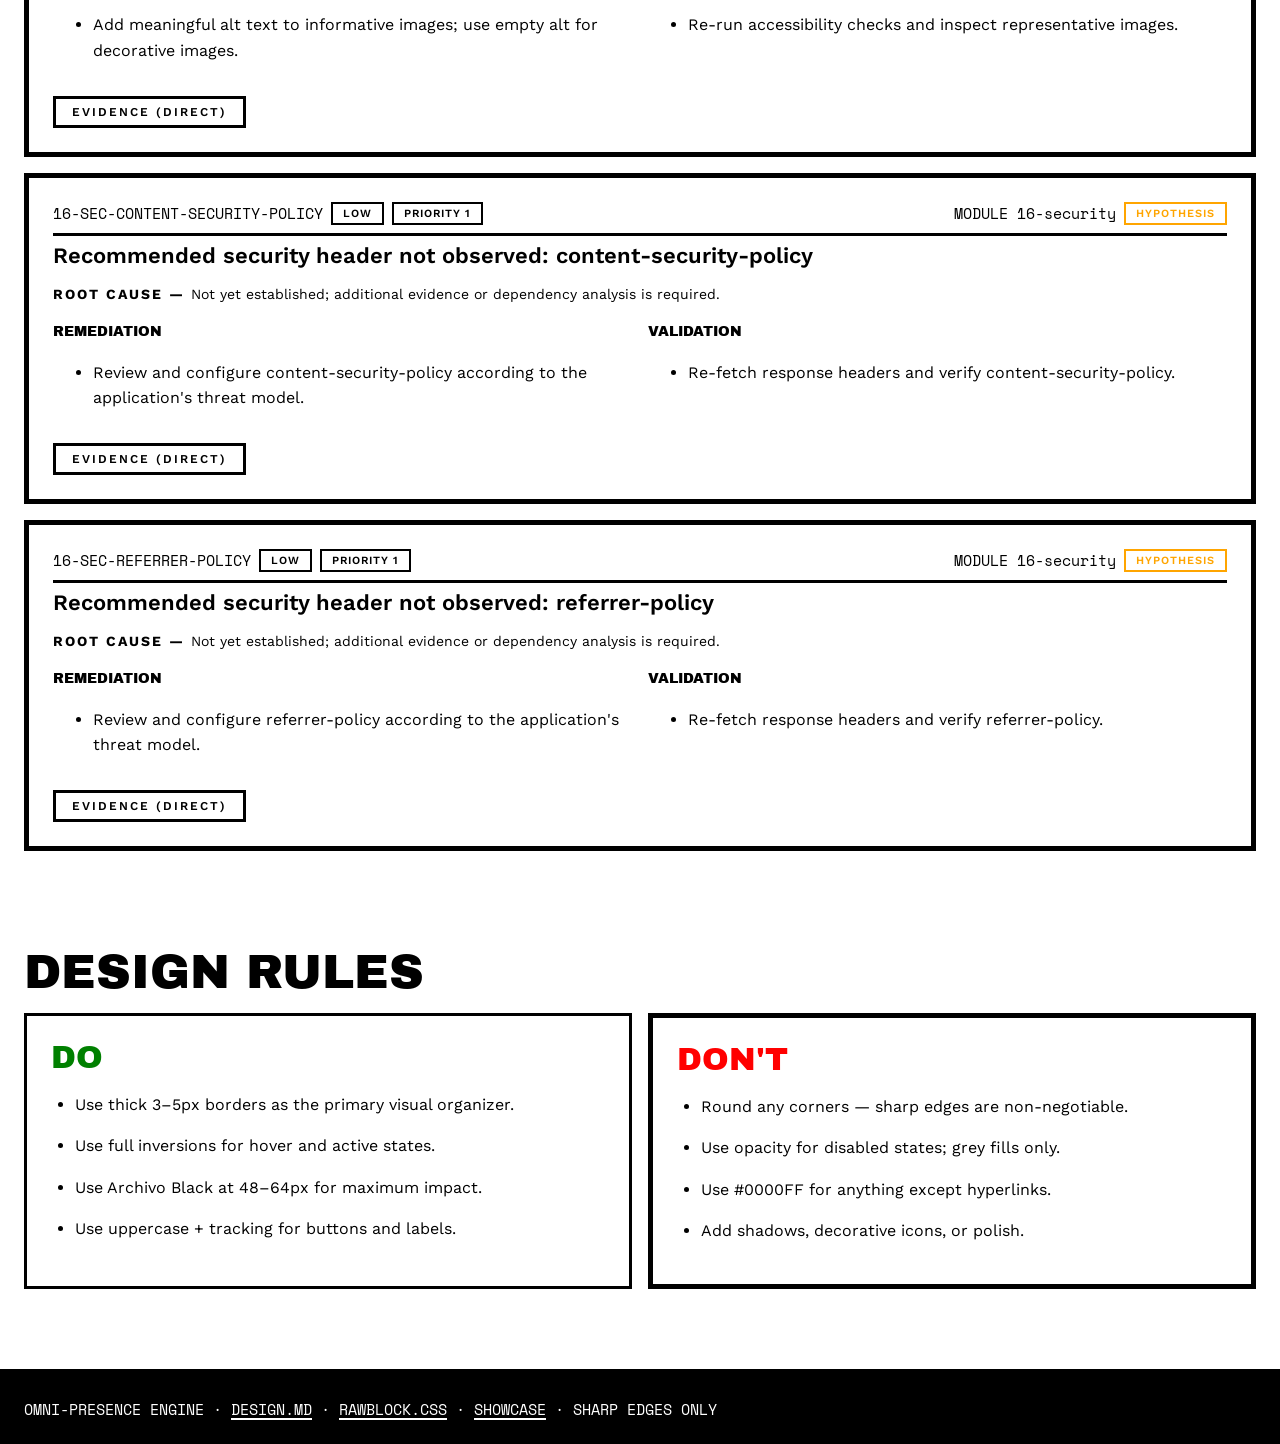
==== commit c464fa6e: "chore(release): bring the whole repo up to the 0.2.0 engine state Version: audit.py hardcoded "0.1.0" ====
--- a/web/index.html
+++ b/web/index.html
@@ -145,7 +145,8 @@
 <script>
 (function () {
   var SEV_CHIP = { critical: "rb-chip--error", high: "rb-chip--error", medium: "rb-chip--warning", low: "", info: "rb-chip--info" };
-  var STATUS_CHIP = { PASS: "rb-chip--success", FAIL: "rb-chip--error", OBSERVED: "rb-chip--error", HYPOTHESIS: "rb-chip--warning", UNKNOWN: "" };
+  var STATUS_CHIP = { PASS: "rb-chip--success", FAIL: "rb-chip--error", OBSERVED: "rb-chip--error", HYPOTHESIS: "rb-chip--warning", UNKNOWN: "", "N/A": "rb-chip--info", BLOCKED: "rb-chip--warning" };
+  var STATUS_ORDER = ["PASS", "FAIL", "UNKNOWN", "N/A", "BLOCKED"];
 
   function esc(v) {
     return String(v == null ? "" : v).replace(/[&<>"']/g, function (c) {
@@ -175,23 +176,73 @@
     }).join("") + "</div>";
   }
 
+  // A module can FAIL on a registry check that produced no legacy finding
+  // record, so the card reports failing checks alongside the finding count.
+  function moduleCheckTally(r, key) {
+    var checks = r.checks || {}, failed = 0, total = 0;
+    Object.keys(checks).forEach(function (id) {
+      if (id.indexOf(key + "-") !== 0) return;
+      total += 1;
+      if (checks[id].status === "FAIL") failed += 1;
+    });
+    return { failed: failed, total: total };
+  }
+
   function moduleGrid(r) {
     var keys = Object.keys(r.modules || {}).sort();
     return '<h2>MODULES</h2><div class="rb-grid rb-grid-4 rb-grid-6" style="margin-bottom:var(--rb-sp-5);">' +
       keys.map(function (k) {
-        var m = r.modules[k], n = (m.findings || []).length;
+        var m = r.modules[k], n = (m.findings || []).length, tally = moduleCheckTally(r, k);
+        var detail = tally.total
+          ? tally.failed + "/" + tally.total + " CHECKS FAILING"
+          : n + " FINDING" + (n === 1 ? "" : "S");
         return '<div style="border:var(--rb-border-thick);padding:8px;">' +
           '<div class="rb-mono rb-tiny rb-uppercase" style="margin-bottom:6px;">MODULE ' + esc(k) + '</div>' +
           chip(m.status, STATUS_CHIP[m.status] || "") +
-          ' <span class="rb-mono rb-tiny">' + n + ' FINDING' + (n === 1 ? "" : "S") + '</span></div>';
+          ' <span class="rb-mono rb-tiny">' + esc(detail) + '</span></div>';
       }).join("") + "</div>";
   }
 
+  // Inventory entries are no longer all scalars: robots, TLS, cookies,
+  // citability, run history and PageSpeed are nested objects, so a plain
+  // string cast would print [object Object].
+  function fmtValue(v) {
+    if (v === null || v === undefined || v === "") return "—";
+    if (typeof v !== "object") return esc(v);
+    var json = JSON.stringify(v);
+    if (json.length <= 120) return '<code class="rb-mono rb-tiny">' + esc(json) + "</code>";
+    return "<details><summary class='rb-mono rb-tiny rb-uppercase'>" + (Array.isArray(v) ? v.length + " ITEMS" : "OBJECT") +
+      "</summary><pre style='margin-top:var(--rb-sp-2);'>" + esc(JSON.stringify(v, null, 2)) + "</pre></details>";
+  }
+
   function inventoryTable(r) {
-    var rows = Object.keys(r.inventory || {}).map(function (k) {
-      return "<tr><th>" + esc(k.replace(/_/g, " ")) + '</th><td>' + esc(r.inventory[k]) + "</td></tr>";
+    var rows = Object.keys(r.inventory || {}).sort().map(function (k) {
+      return "<tr><th>" + esc(k.replace(/_/g, " ")) + '</th><td>' + fmtValue(r.inventory[k]) + "</td></tr>";
     }).join("");
     return '<h2>INVENTORY</h2><table class="rb-table" style="margin-bottom:var(--rb-sp-5);">' + rows + "</table>";
+  }
+
+  function checkSection(r) {
+    var checks = r.checks || {};
+    var ids = Object.keys(checks);
+    if (!ids.length) return "";
+    var totals = {};
+    ids.forEach(function (id) { var s = checks[id].status; totals[s] = (totals[s] || 0) + 1; });
+    var cards = STATUS_ORDER.filter(function (s) { return totals[s]; }).map(function (s) {
+      return '<div class="rb-card" style="text-align:center;padding:var(--rb-sp-3);">' +
+        '<div class="rb-mono rb-tiny rb-uppercase">' + esc(s) + "</div>" +
+        '<div style="font-family:var(--rb-font-headline);font-size:40px;line-height:1.1;">' + totals[s] + "</div></div>";
+    }).join("");
+    var failing = ids.filter(function (id) { return checks[id].status === "FAIL"; }).sort().map(function (id) {
+      var c = checks[id];
+      var value = c.evidence && c.evidence.length ? c.evidence[0].value : null;
+      return "<tr><th style='white-space:nowrap;'>" + esc(id) + "</th><td>" + fmtValue(value) +
+        (c.reason ? '<div class="rb-mono rb-tiny">' + esc(c.reason) + "</div>" : "") + "</td></tr>";
+    }).join("");
+    return "<h2>CHECKS</h2>" +
+      '<p class="rb-small">' + ids.length + ' registry checks executed. A check with no bound evidence provider reports UNKNOWN rather than passing.</p>' +
+      '<div class="rb-grid rb-grid-3" style="margin-bottom:var(--rb-sp-5);">' + cards + "</div>" +
+      (failing ? '<h3 class="rb-uppercase">Failing checks</h3><table class="rb-table" style="margin-bottom:var(--rb-sp-5);">' + failing + "</table>" : "");
   }
 
   function findingCard(f) {
@@ -224,7 +275,7 @@
       '<hr class="rb-rule"><h2>REPORT // ' + esc(r.run_id || "") + "</h2>" +
       '<div class="rb-card rb-card--inverted" style="margin-bottom:var(--rb-sp-5);">' +
       '<p class="rb-mono rb-tiny" style="margin:0;">TARGET</p><h3 style="margin:0;word-break:break-all;">' + esc(r.target) + "</h3></div>" +
-      summaryCards(r) + moduleGrid(r) + inventoryTable(r) +
+      summaryCards(r) + moduleGrid(r) + checkSection(r) + inventoryTable(r) +
       "<h2>FINDINGS</h2><hr class='rb-rule'>" +
       ((r.findings || []).slice().sort(function (a, b) { return b.priority - a.priority; }).map(findingCard).join("") || "<p>No findings.</p>");
     if (scroll) mount.scrollIntoView({ behavior: "smooth", block: "start" });
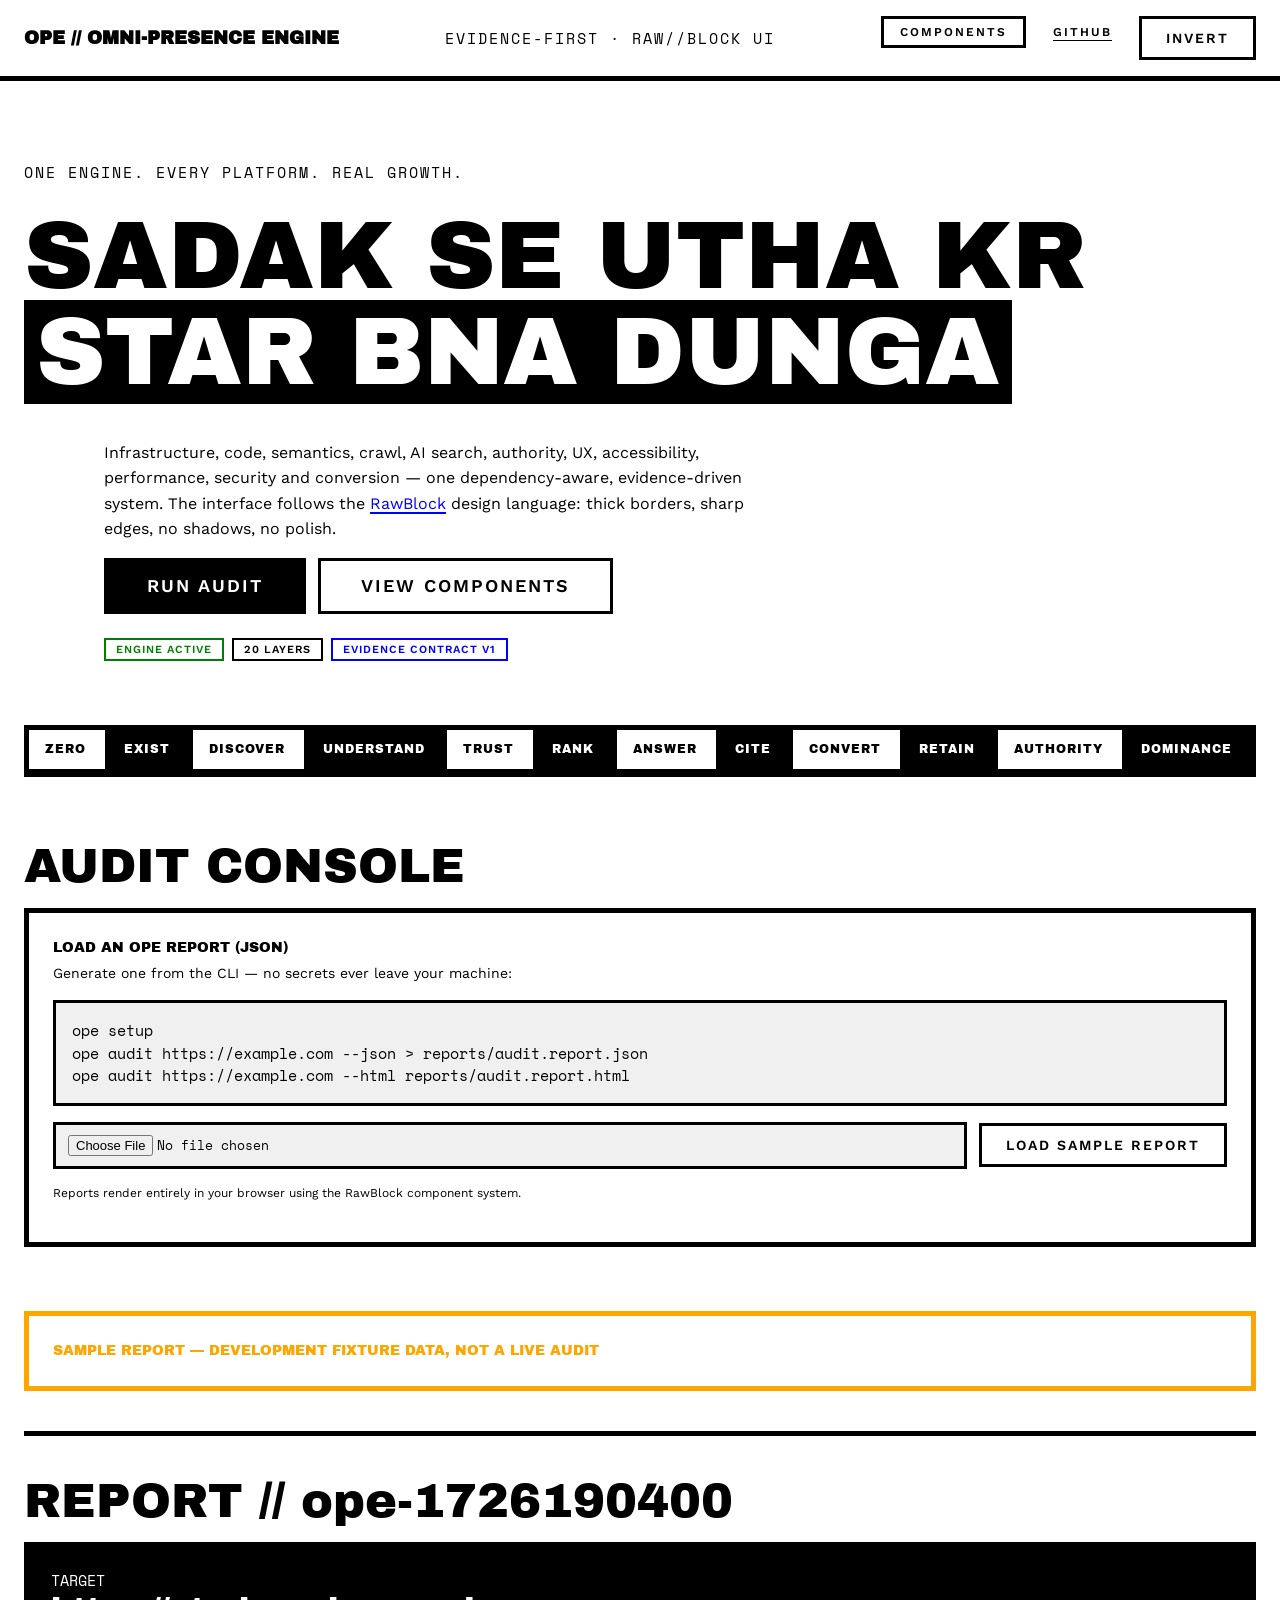
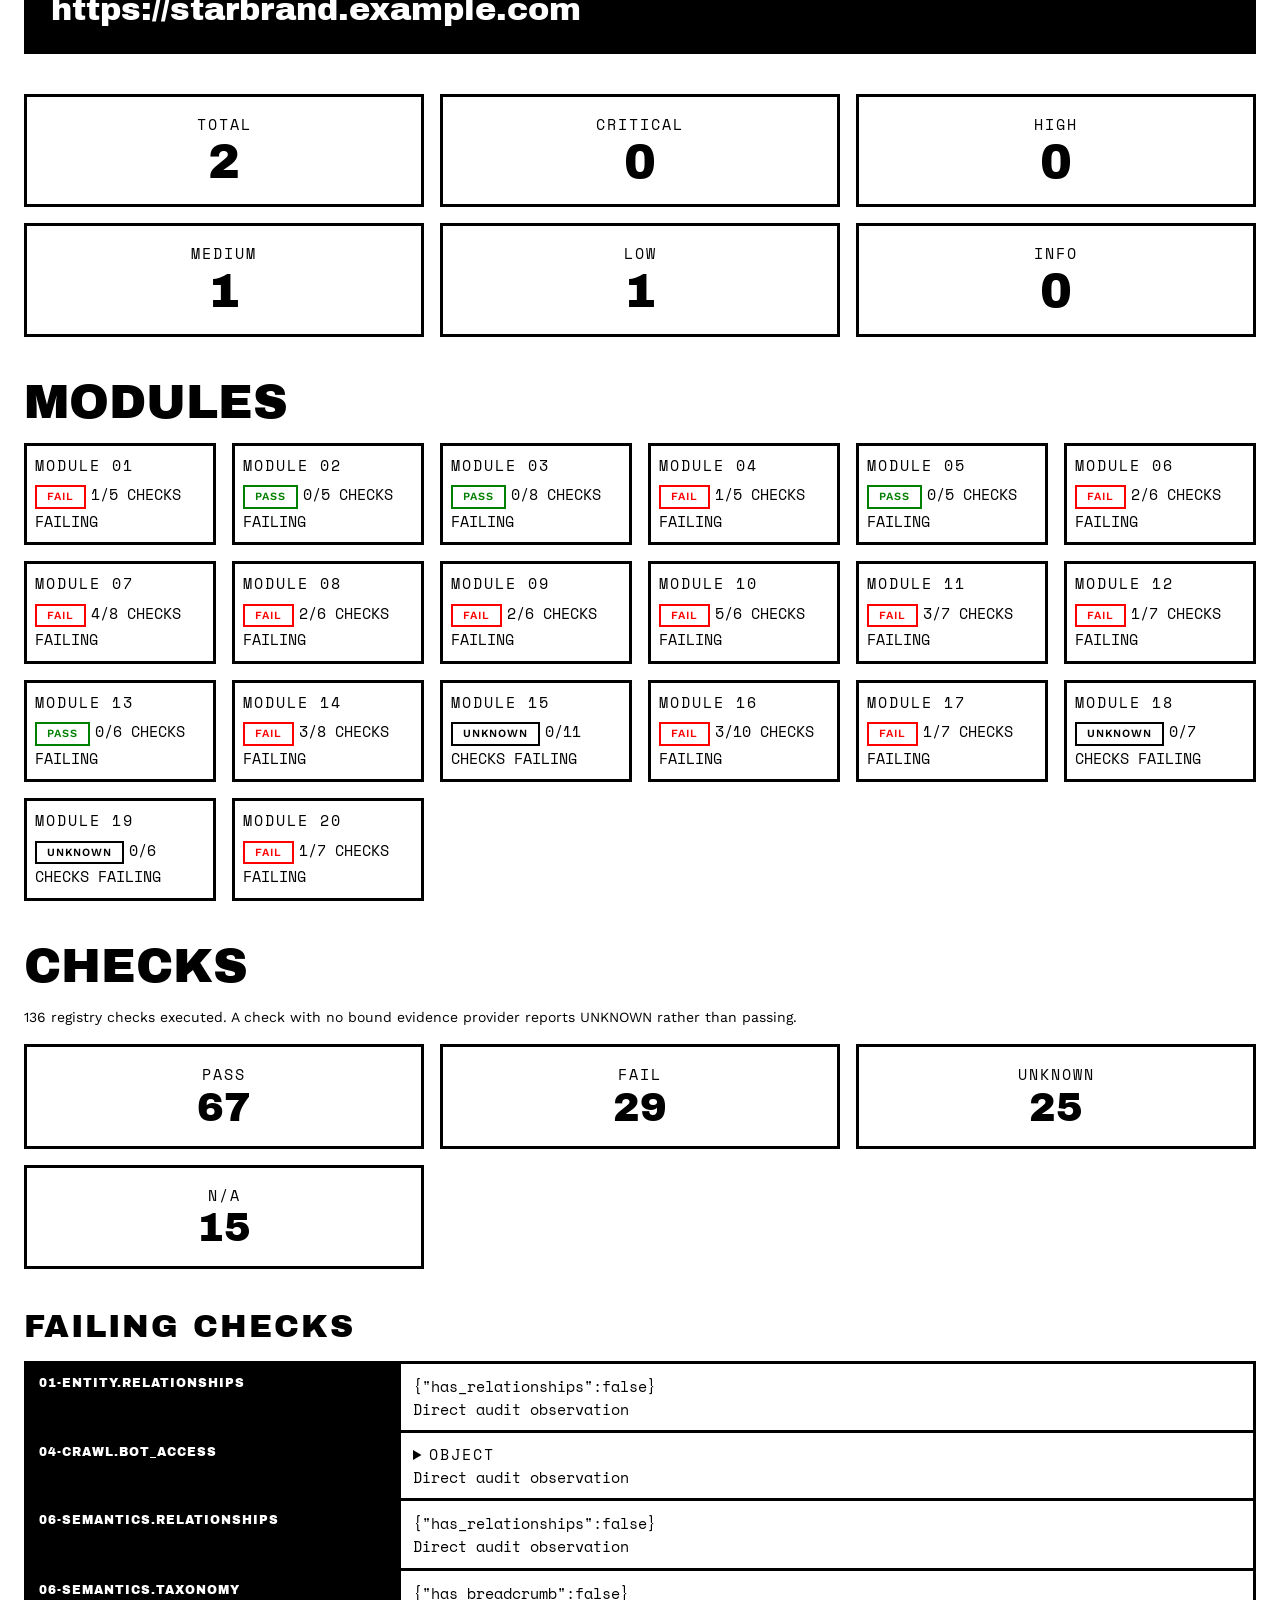
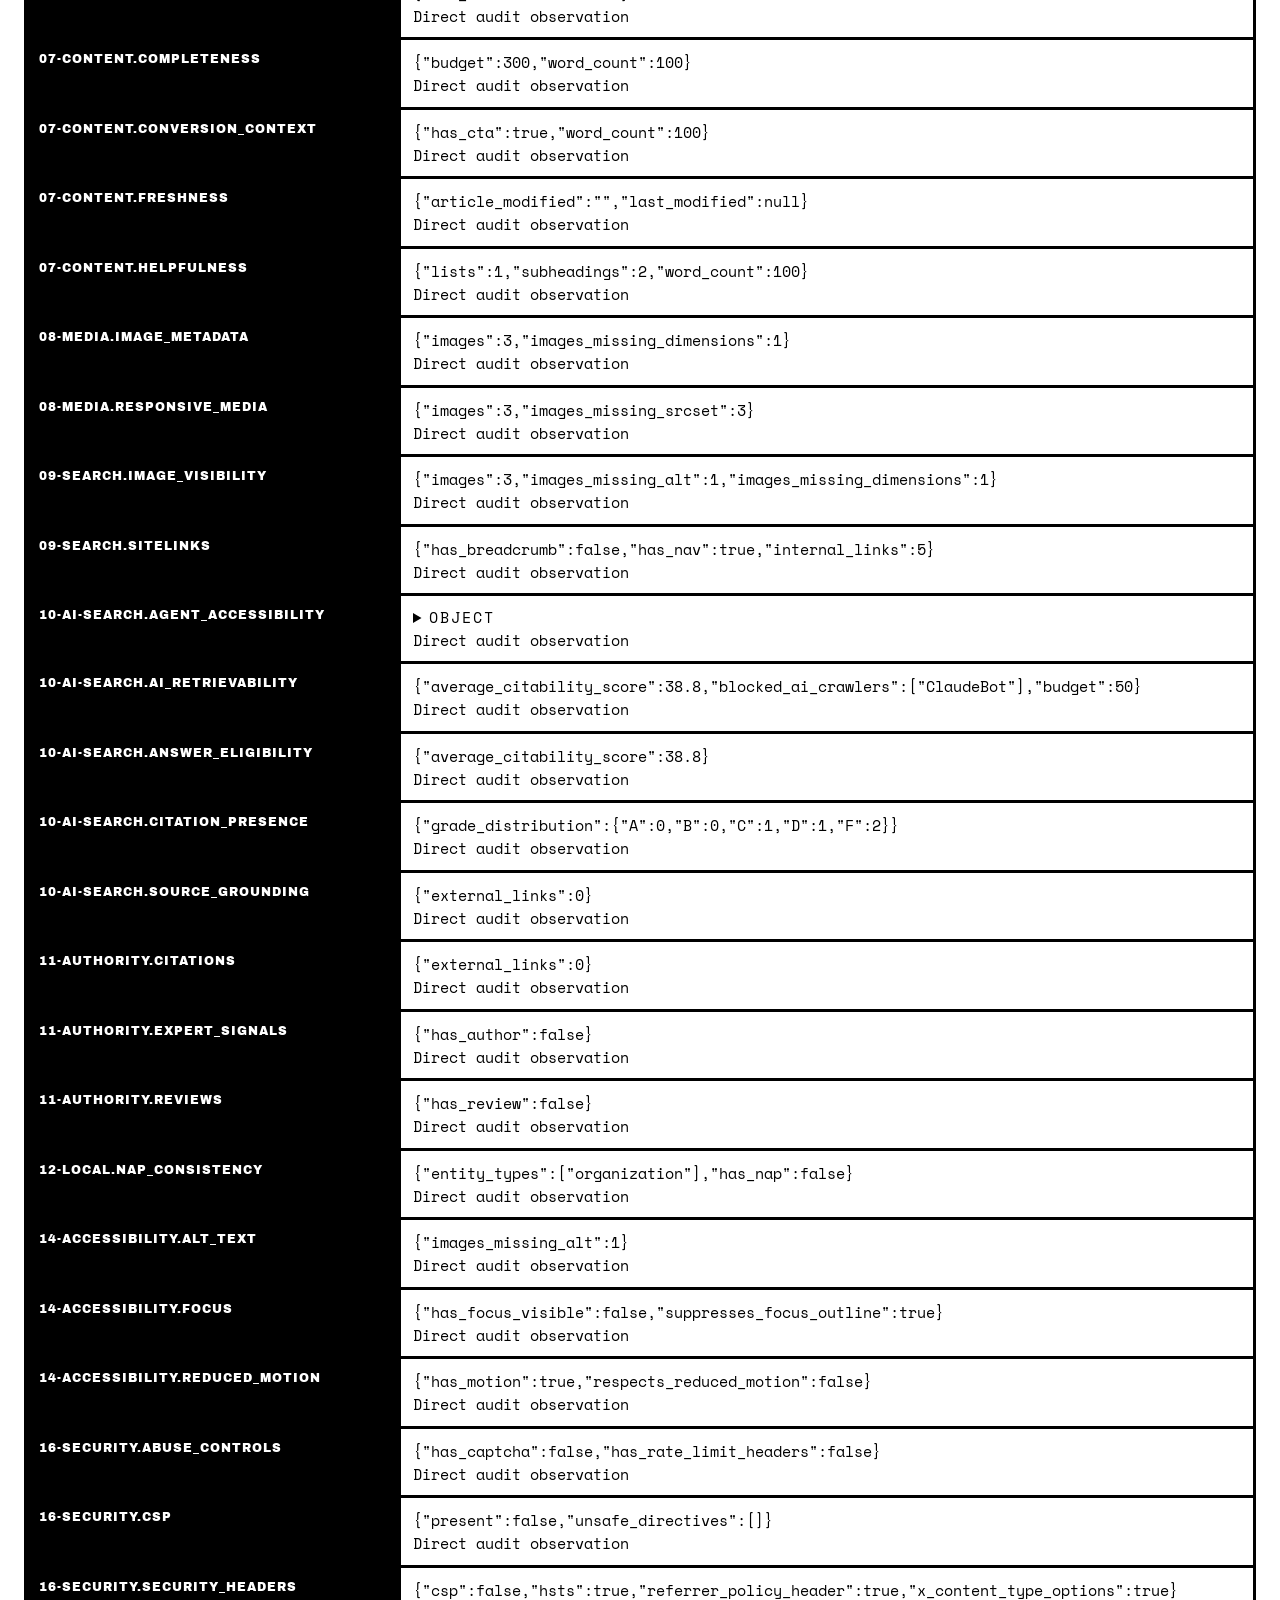
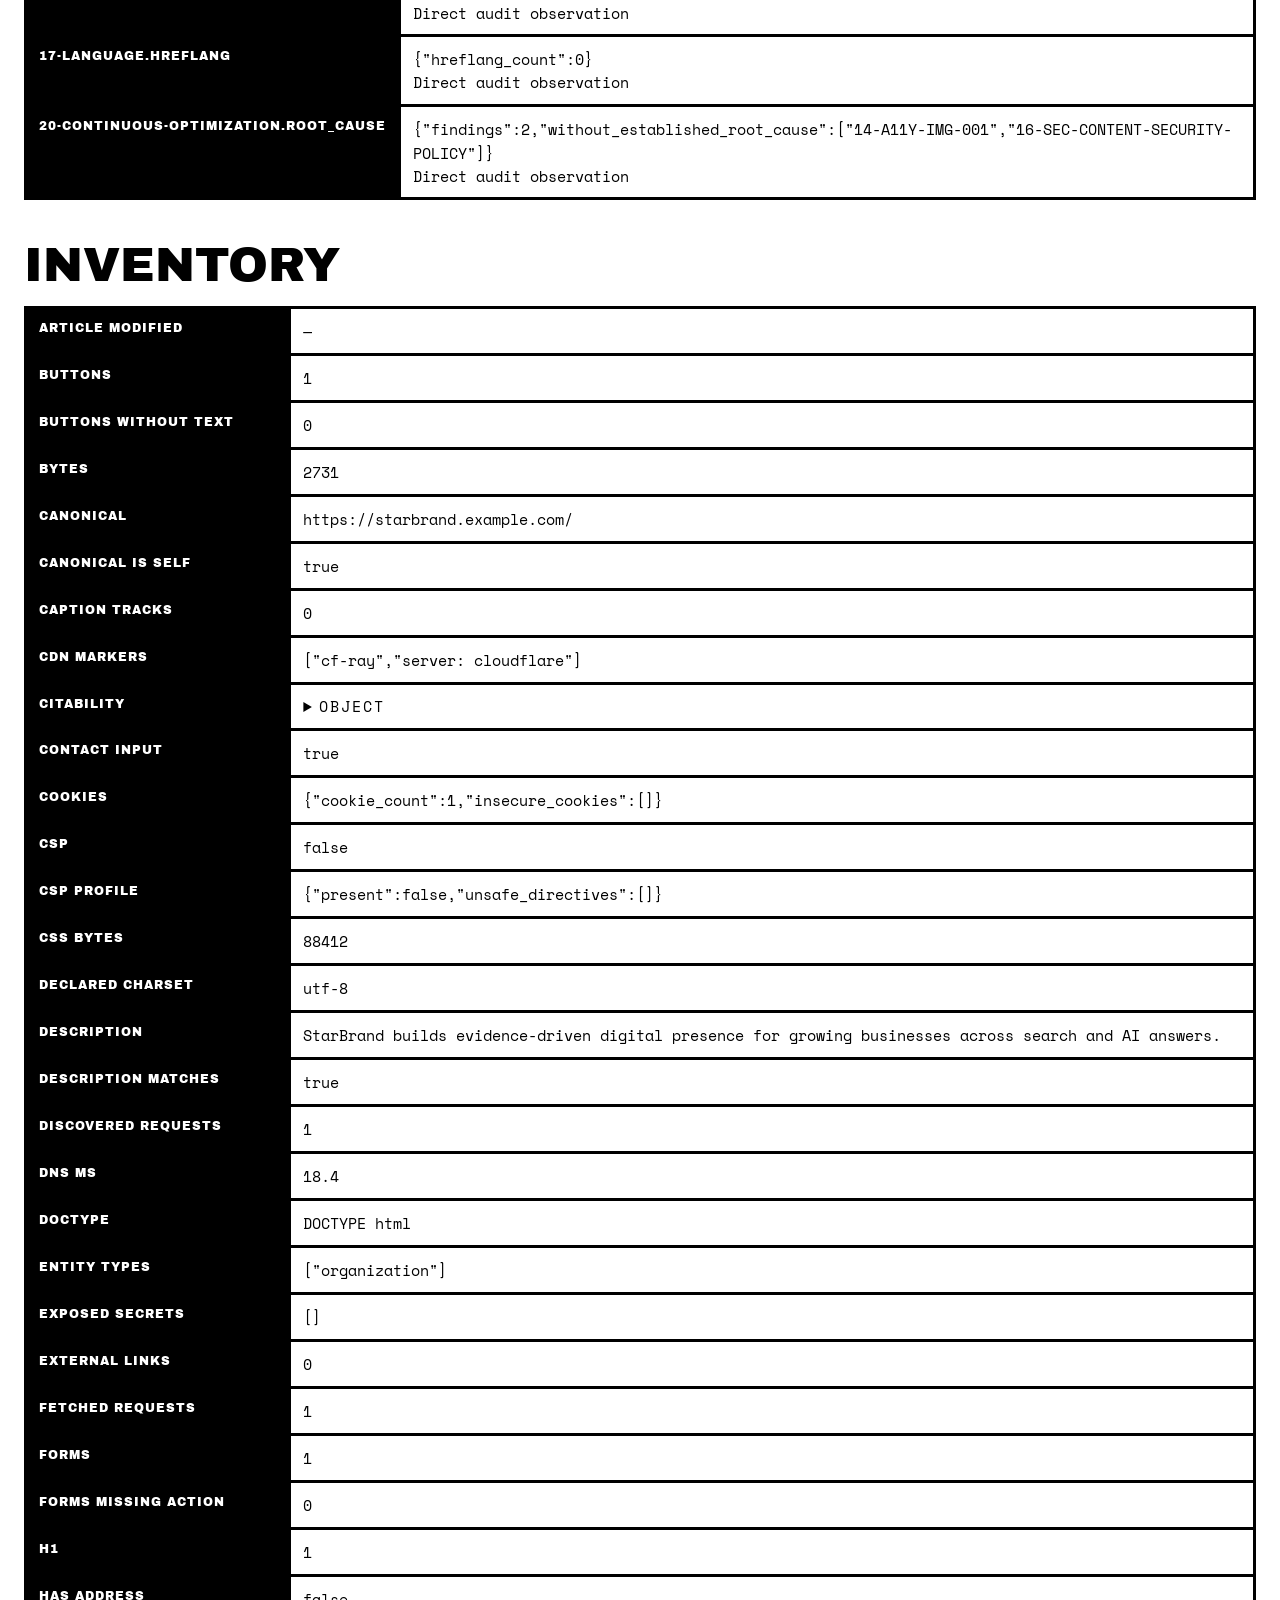
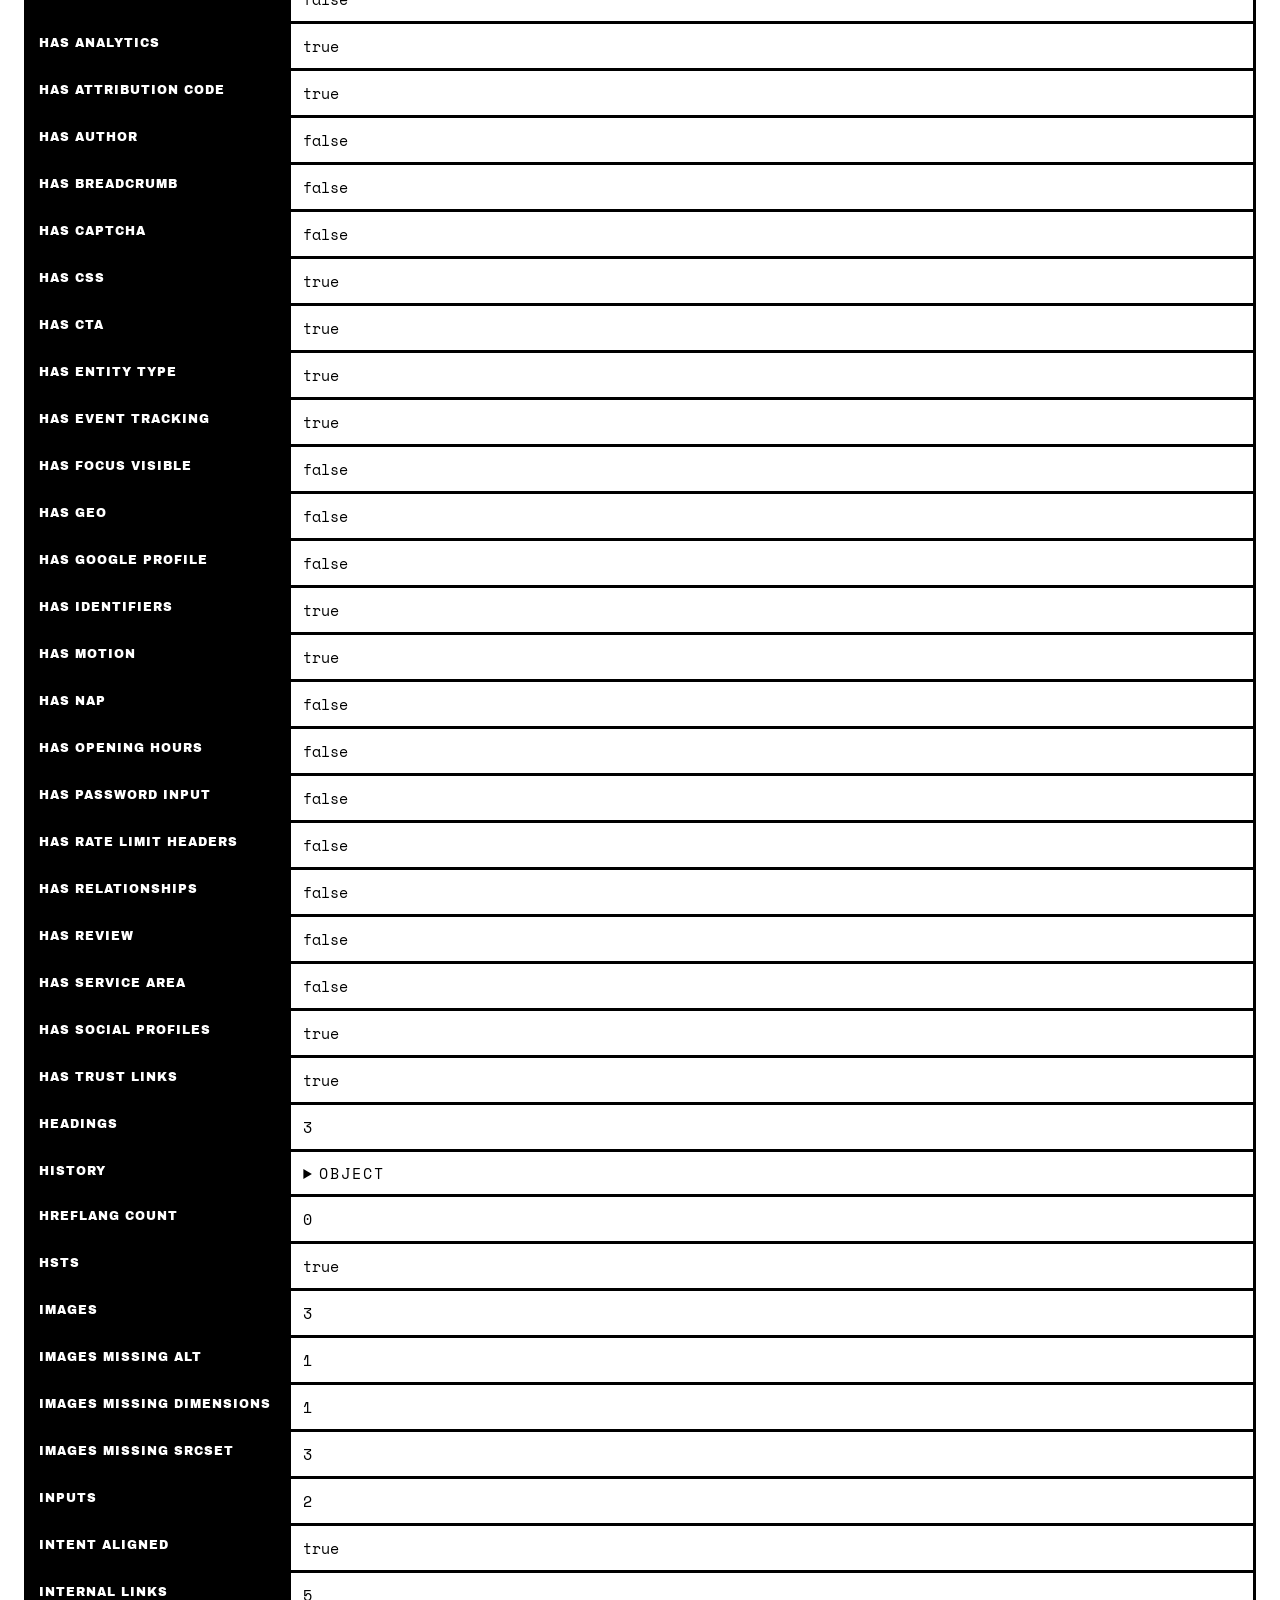
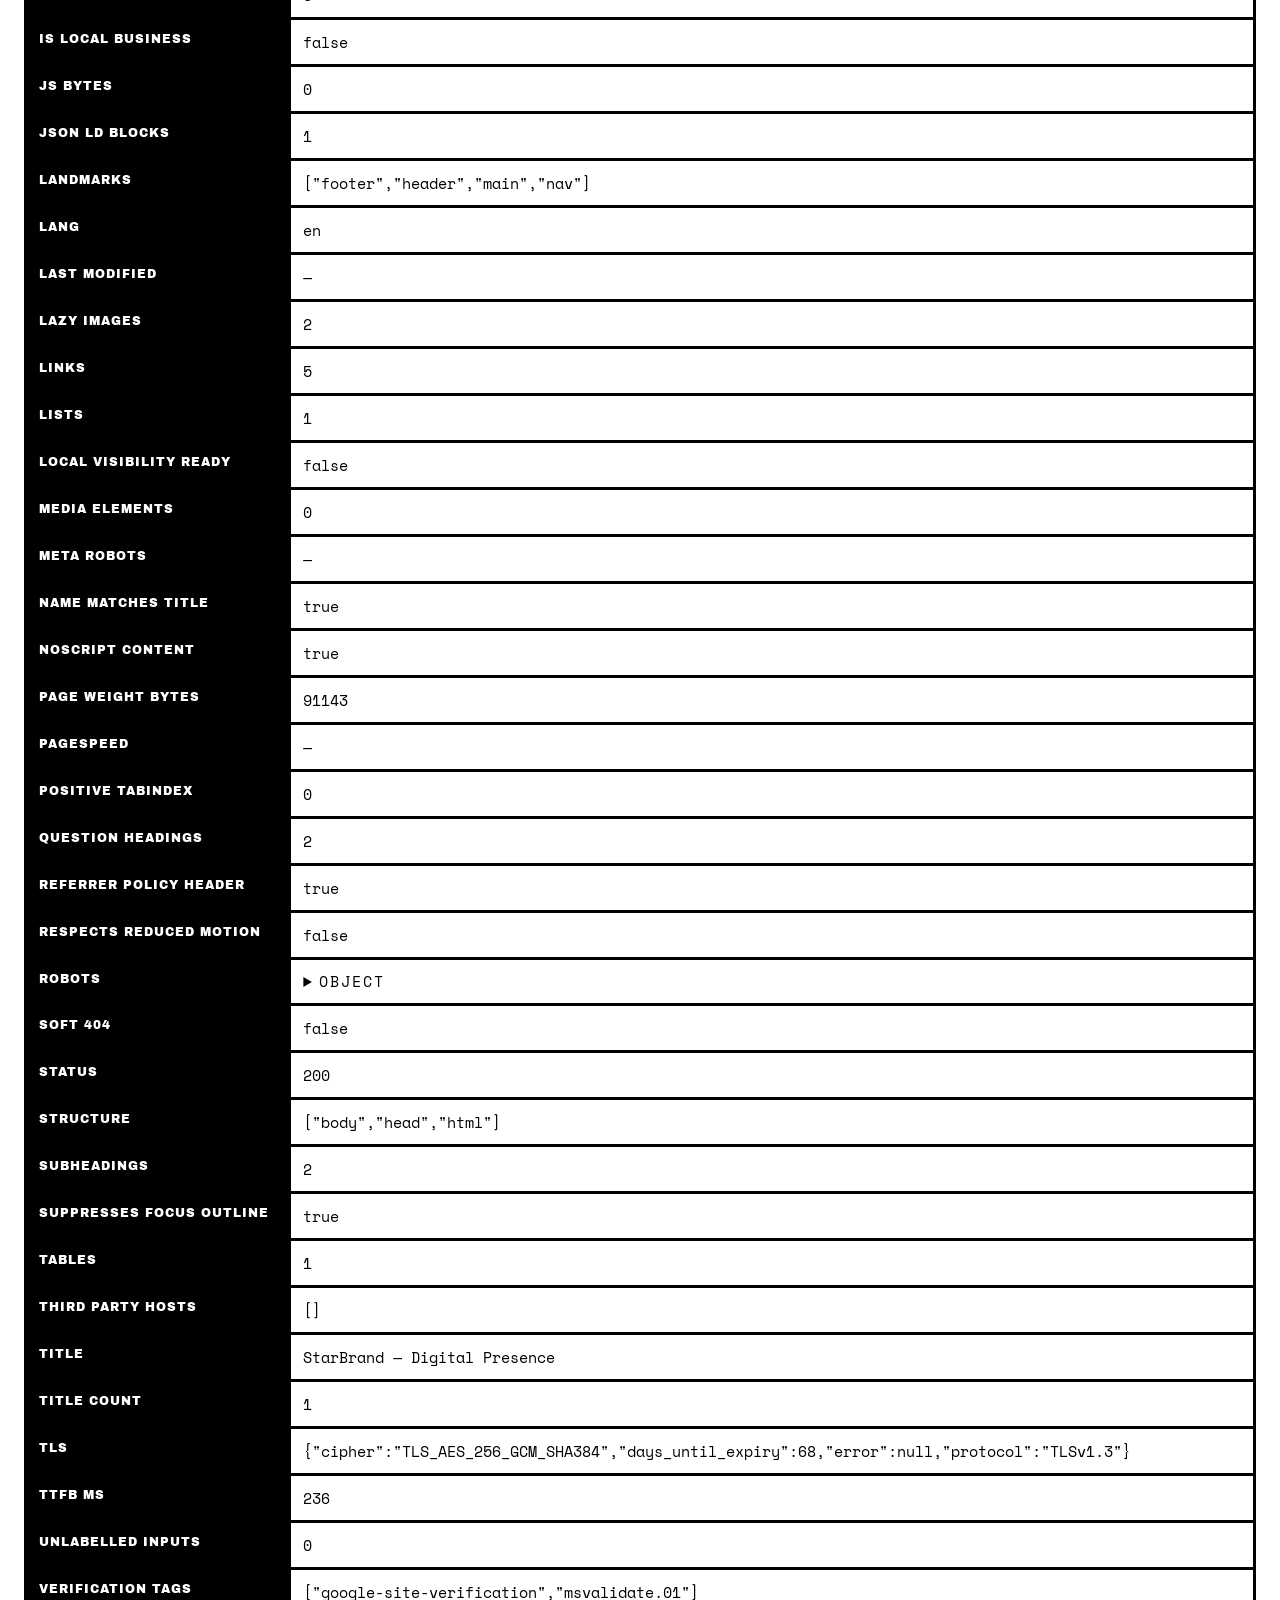
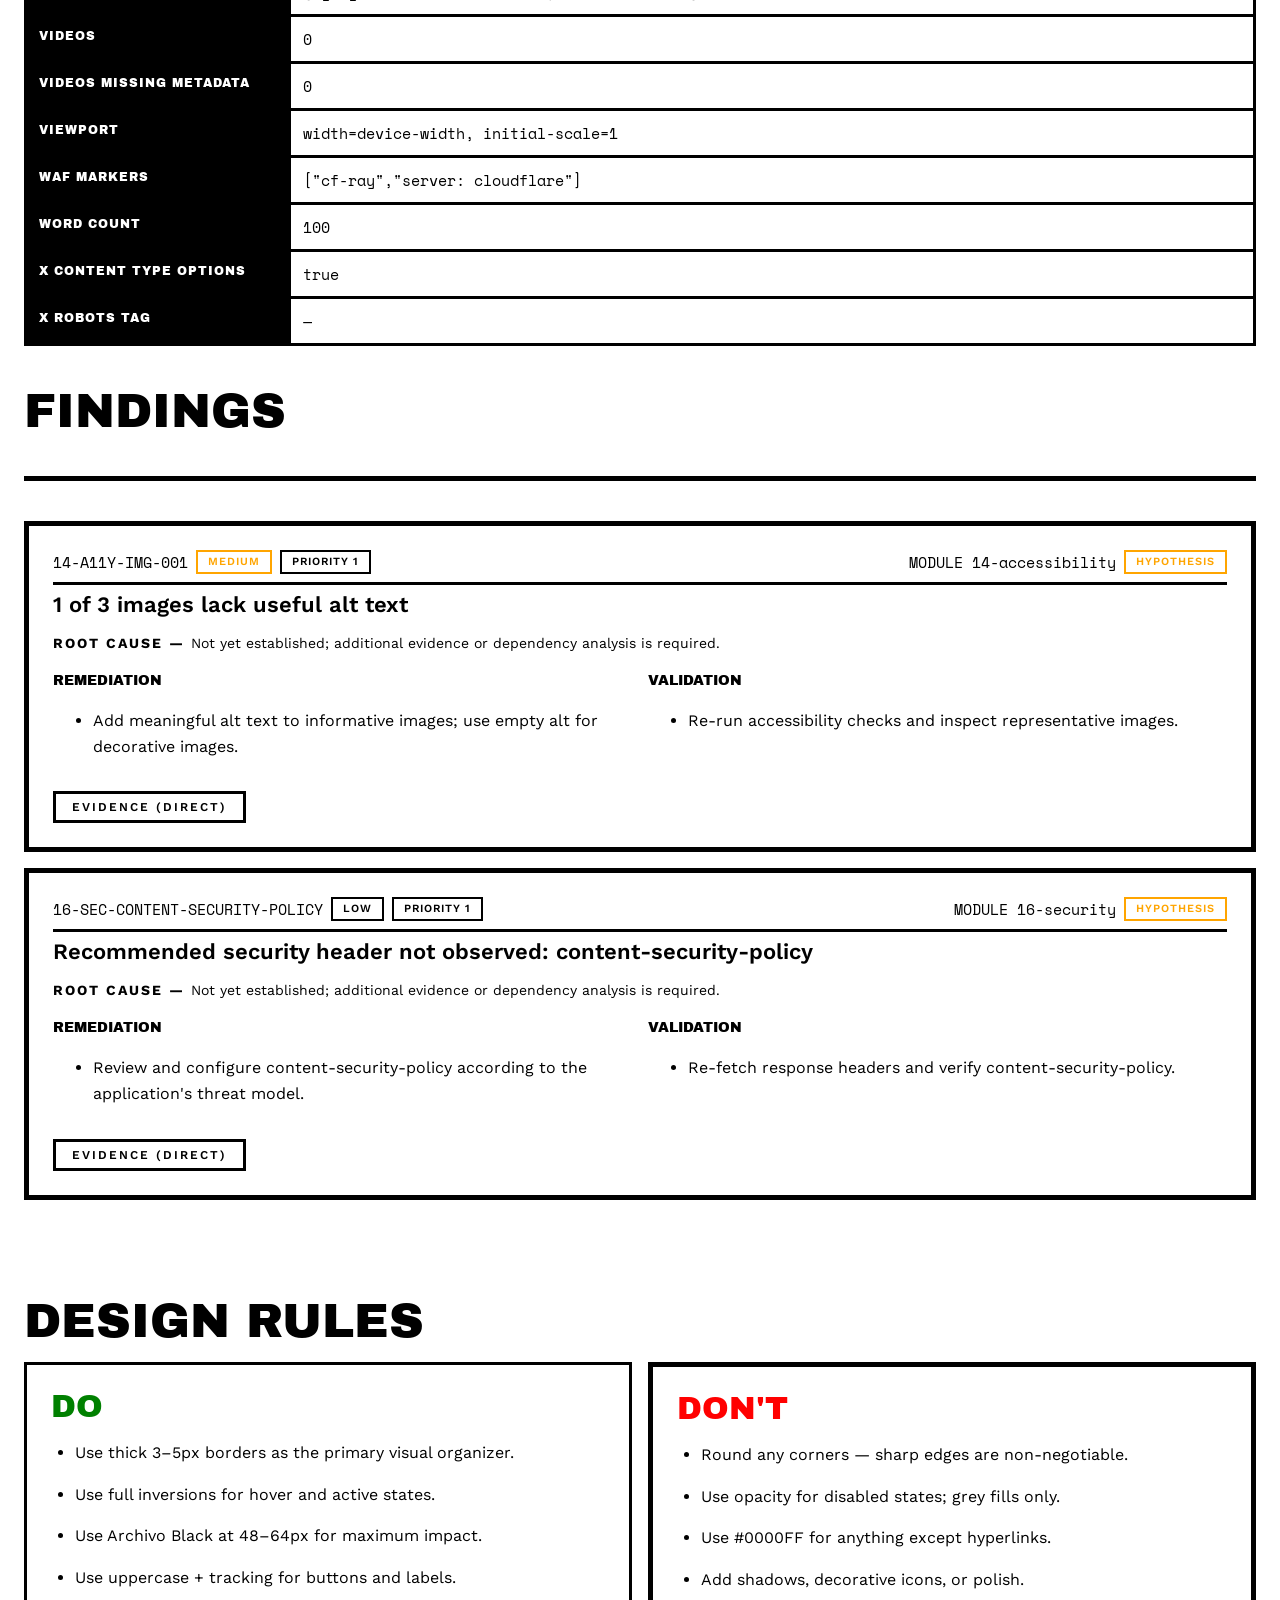
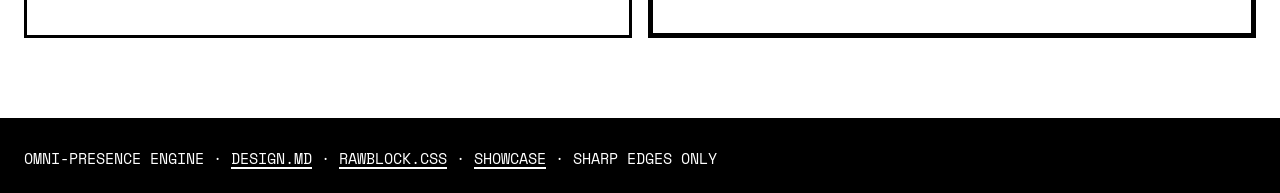
==== commit 62bcac88: "feat: add Hostinger shared-hosting deployment layer Make the OPE Command Center deployable on PHP/Ap" ====
--- a/web/index.html
+++ b/web/index.html
@@ -142,143 +142,18 @@
 </footer>
 
 <script src="sample-report.js"></script>
+<!-- Canonical shared renderer — the same file the Hostinger shell loads. -->
+<script src="assets/ope-render.js"></script>
 <script>
 (function () {
-  var SEV_CHIP = { critical: "rb-chip--error", high: "rb-chip--error", medium: "rb-chip--warning", low: "", info: "rb-chip--info" };
-  var STATUS_CHIP = { PASS: "rb-chip--success", FAIL: "rb-chip--error", OBSERVED: "rb-chip--error", HYPOTHESIS: "rb-chip--warning", UNKNOWN: "", "N/A": "rb-chip--info", BLOCKED: "rb-chip--warning" };
-  var STATUS_ORDER = ["PASS", "FAIL", "UNKNOWN", "N/A", "BLOCKED"];
+  var mount = document.getElementById("report");
+  // web/sample-report.js is DEVELOPMENT FIXTURE data (a real canonical result
+  // shape, but audited against a fixed example page), so it is always labelled
+  // as a sample and never presented as a live audit of a real site.
+  var FIXTURE_NOTICE = "SAMPLE REPORT — development fixture data, not a live audit";
 
-  function esc(v) {
-    return String(v == null ? "" : v).replace(/[&<>"']/g, function (c) {
-      return { "&": "&amp;", "<": "&lt;", ">": "&gt;", '"': "&quot;", "'": "&#39;" }[c];
-    });
-  }
-  function chip(label, variant) {
-    return '<span class="rb-chip rb-chip--status ' + (variant || "") + '">' + esc(label) + "</span>";
-  }
-  function el(html) {
-    var t = document.createElement("template");
-    t.innerHTML = html.trim();
-    return t.content.firstElementChild;
-  }
-
-  function summaryCards(r) {
-    var s = r.summary || {};
-    var items = [["finding_count", "TOTAL"], ["critical", "CRITICAL"], ["high", "HIGH"],
-                 ["medium", "MEDIUM"], ["low", "LOW"], ["info", "INFO"]];
-    return '<div class="rb-grid rb-grid-3" style="margin-bottom:var(--rb-sp-5);">' + items.map(function (it) {
-      var v = s[it[0]] || 0, extra = "", elevated = "";
-      if ((it[0] === "critical" || it[0] === "high") && v) { elevated = " rb-card--elevated"; extra = " rb-txt-error"; }
-      if (it[0] === "medium" && v) { extra = " rb-txt-warning"; }
-      return '<div class="rb-card' + elevated + '" style="text-align:center;padding:var(--rb-sp-3);">' +
-        '<div class="rb-mono rb-tiny rb-uppercase">' + it[1] + '</div>' +
-        '<div style="font-family:var(--rb-font-headline);font-size:48px;line-height:1.1;"' + extra + '>' + v + '</div></div>';
-    }).join("") + "</div>";
-  }
-
-  // A module can FAIL on a registry check that produced no legacy finding
-  // record, so the card reports failing checks alongside the finding count.
-  function moduleCheckTally(r, key) {
-    var checks = r.checks || {}, failed = 0, total = 0;
-    Object.keys(checks).forEach(function (id) {
-      if (id.indexOf(key + "-") !== 0) return;
-      total += 1;
-      if (checks[id].status === "FAIL") failed += 1;
-    });
-    return { failed: failed, total: total };
-  }
-
-  function moduleGrid(r) {
-    var keys = Object.keys(r.modules || {}).sort();
-    return '<h2>MODULES</h2><div class="rb-grid rb-grid-4 rb-grid-6" style="margin-bottom:var(--rb-sp-5);">' +
-      keys.map(function (k) {
-        var m = r.modules[k], n = (m.findings || []).length, tally = moduleCheckTally(r, k);
-        var detail = tally.total
-          ? tally.failed + "/" + tally.total + " CHECKS FAILING"
-          : n + " FINDING" + (n === 1 ? "" : "S");
-        return '<div style="border:var(--rb-border-thick);padding:8px;">' +
-          '<div class="rb-mono rb-tiny rb-uppercase" style="margin-bottom:6px;">MODULE ' + esc(k) + '</div>' +
-          chip(m.status, STATUS_CHIP[m.status] || "") +
-          ' <span class="rb-mono rb-tiny">' + esc(detail) + '</span></div>';
-      }).join("") + "</div>";
-  }
-
-  // Inventory entries are no longer all scalars: robots, TLS, cookies,
-  // citability, run history and PageSpeed are nested objects, so a plain
-  // string cast would print [object Object].
-  function fmtValue(v) {
-    if (v === null || v === undefined || v === "") return "—";
-    if (typeof v !== "object") return esc(v);
-    var json = JSON.stringify(v);
-    if (json.length <= 120) return '<code class="rb-mono rb-tiny">' + esc(json) + "</code>";
-    return "<details><summary class='rb-mono rb-tiny rb-uppercase'>" + (Array.isArray(v) ? v.length + " ITEMS" : "OBJECT") +
-      "</summary><pre style='margin-top:var(--rb-sp-2);'>" + esc(JSON.stringify(v, null, 2)) + "</pre></details>";
-  }
-
-  function inventoryTable(r) {
-    var rows = Object.keys(r.inventory || {}).sort().map(function (k) {
-      return "<tr><th>" + esc(k.replace(/_/g, " ")) + '</th><td>' + fmtValue(r.inventory[k]) + "</td></tr>";
-    }).join("");
-    return '<h2>INVENTORY</h2><table class="rb-table" style="margin-bottom:var(--rb-sp-5);">' + rows + "</table>";
-  }
-
-  function checkSection(r) {
-    var checks = r.checks || {};
-    var ids = Object.keys(checks);
-    if (!ids.length) return "";
-    var totals = {};
-    ids.forEach(function (id) { var s = checks[id].status; totals[s] = (totals[s] || 0) + 1; });
-    var cards = STATUS_ORDER.filter(function (s) { return totals[s]; }).map(function (s) {
-      return '<div class="rb-card" style="text-align:center;padding:var(--rb-sp-3);">' +
-        '<div class="rb-mono rb-tiny rb-uppercase">' + esc(s) + "</div>" +
-        '<div style="font-family:var(--rb-font-headline);font-size:40px;line-height:1.1;">' + totals[s] + "</div></div>";
-    }).join("");
-    var failing = ids.filter(function (id) { return checks[id].status === "FAIL"; }).sort().map(function (id) {
-      var c = checks[id];
-      var value = c.evidence && c.evidence.length ? c.evidence[0].value : null;
-      return "<tr><th style='white-space:nowrap;'>" + esc(id) + "</th><td>" + fmtValue(value) +
-        (c.reason ? '<div class="rb-mono rb-tiny">' + esc(c.reason) + "</div>" : "") + "</td></tr>";
-    }).join("");
-    return "<h2>CHECKS</h2>" +
-      '<p class="rb-small">' + ids.length + ' registry checks executed. A check with no bound evidence provider reports UNKNOWN rather than passing.</p>' +
-      '<div class="rb-grid rb-grid-3" style="margin-bottom:var(--rb-sp-5);">' + cards + "</div>" +
-      (failing ? '<h3 class="rb-uppercase">Failing checks</h3><table class="rb-table" style="margin-bottom:var(--rb-sp-5);">' + failing + "</table>" : "");
-  }
-
-  function findingCard(f) {
-    var rem = (f.remediation || []).map(function (x) { return "<li>" + esc(x) + "</li>"; }).join("");
-    var val = (f.validation || []).map(function (x) { return "<li>" + esc(x) + "</li>"; }).join("");
-    var root = f.root_cause
-      ? '<p class="rb-small"><strong class="rb-uppercase">Root cause — </strong>' + esc(f.root_cause) + "</p>" : "";
-    var evidence = f.evidence && f.evidence.length
-      ? "<details style='margin-top:var(--rb-sp-3);'><summary class='rb-btn rb-btn--sm rb-btn--secondary' style='display:inline-flex;'>EVIDENCE (DIRECT)</summary>" +
-        '<pre style="margin-top:var(--rb-sp-2);">' + esc(JSON.stringify(f.evidence, null, 2)) + "</pre></details>" : "";
-    return '<article class="rb-card rb-card--elevated rb-finding" data-severity="' + esc((f.severity || "info").toLowerCase()) +
-      '" style="margin-bottom:var(--rb-sp-3);">' +
-      '<div style="display:flex;flex-wrap:wrap;gap:var(--rb-sp-2);align-items:center;border-bottom:var(--rb-border-thick);padding-bottom:var(--rb-sp-2);margin-bottom:var(--rb-sp-2);">' +
-      '<span class="rb-mono rb-small">' + esc(f.id) + "</span>" +
-      chip(f.severity, SEV_CHIP[(f.severity || "").toLowerCase()] || "") +
-      chip("PRIORITY " + f.priority) +
-      '<span style="flex:1 1 auto;"></span>' +
-      '<span class="rb-mono rb-tiny">MODULE ' + esc(f.module) + "</span>" +
-      chip(f.status, STATUS_CHIP[f.status] || "") + "</div>" +
-      '<h3 style="font-size:22px;font-family:var(--rb-font-body);font-weight:600;">' + esc(f.symptom) + "</h3>" +
-      root +
-      '<div class="rb-grid rb-grid-2"><div><p class="rb-label">Remediation</p><ul>' + (rem || "<li>—</li>") + "</ul></div>" +
-      '<div><p class="rb-label">Validation</p><ul>' + (val || "<li>—</li>") + "</ul></div></div>" +
-      evidence + "</article>";
-  }
-
-  function render(r, scroll) {
-    var mount = document.getElementById("report");
-    mount.innerHTML =
-      '<hr class="rb-rule"><h2>REPORT // ' + esc(r.run_id || "") + "</h2>" +
-      '<div class="rb-card rb-card--inverted" style="margin-bottom:var(--rb-sp-5);">' +
-      '<p class="rb-mono rb-tiny" style="margin:0;">TARGET</p><h3 style="margin:0;word-break:break-all;">' + esc(r.target) + "</h3></div>" +
-      summaryCards(r) + moduleGrid(r) + checkSection(r) + inventoryTable(r) +
-      "<h2>FINDINGS</h2><hr class='rb-rule'>" +
-      ((r.findings || []).slice().sort(function (a, b) { return b.priority - a.priority; }).map(findingCard).join("") || "<p>No findings.</p>");
-    if (scroll) mount.scrollIntoView({ behavior: "smooth", block: "start" });
+  function show(report, scroll, notice) {
+    window.OPERender.render(report, mount, { scroll: scroll, notice: notice });
   }
 
   document.getElementById("themeToggle").addEventListener("click", function () {
@@ -286,16 +161,16 @@
     root.setAttribute("data-theme", root.getAttribute("data-theme") === "dark" ? "light" : "dark");
   });
   document.getElementById("sampleBtn").addEventListener("click", function () {
-    render(window.OPE_SAMPLE_REPORT, true);
+    show(window.OPE_SAMPLE_REPORT, true, FIXTURE_NOTICE);
   });
   // Show the RawBlock report design in action on first paint — no click needed.
-  render(window.OPE_SAMPLE_REPORT, false);
+  show(window.OPE_SAMPLE_REPORT, false, FIXTURE_NOTICE);
   document.getElementById("fileInput").addEventListener("change", function (ev) {
     var file = ev.target.files[0];
     if (!file) return;
     var reader = new FileReader();
     reader.onload = function () {
-      try { render(JSON.parse(reader.result)); }
+      try { show(JSON.parse(reader.result), true); }
       catch (e) {
         var help = document.getElementById("loadHelp");
         help.textContent = "Invalid OPE JSON report: " + e.message;
